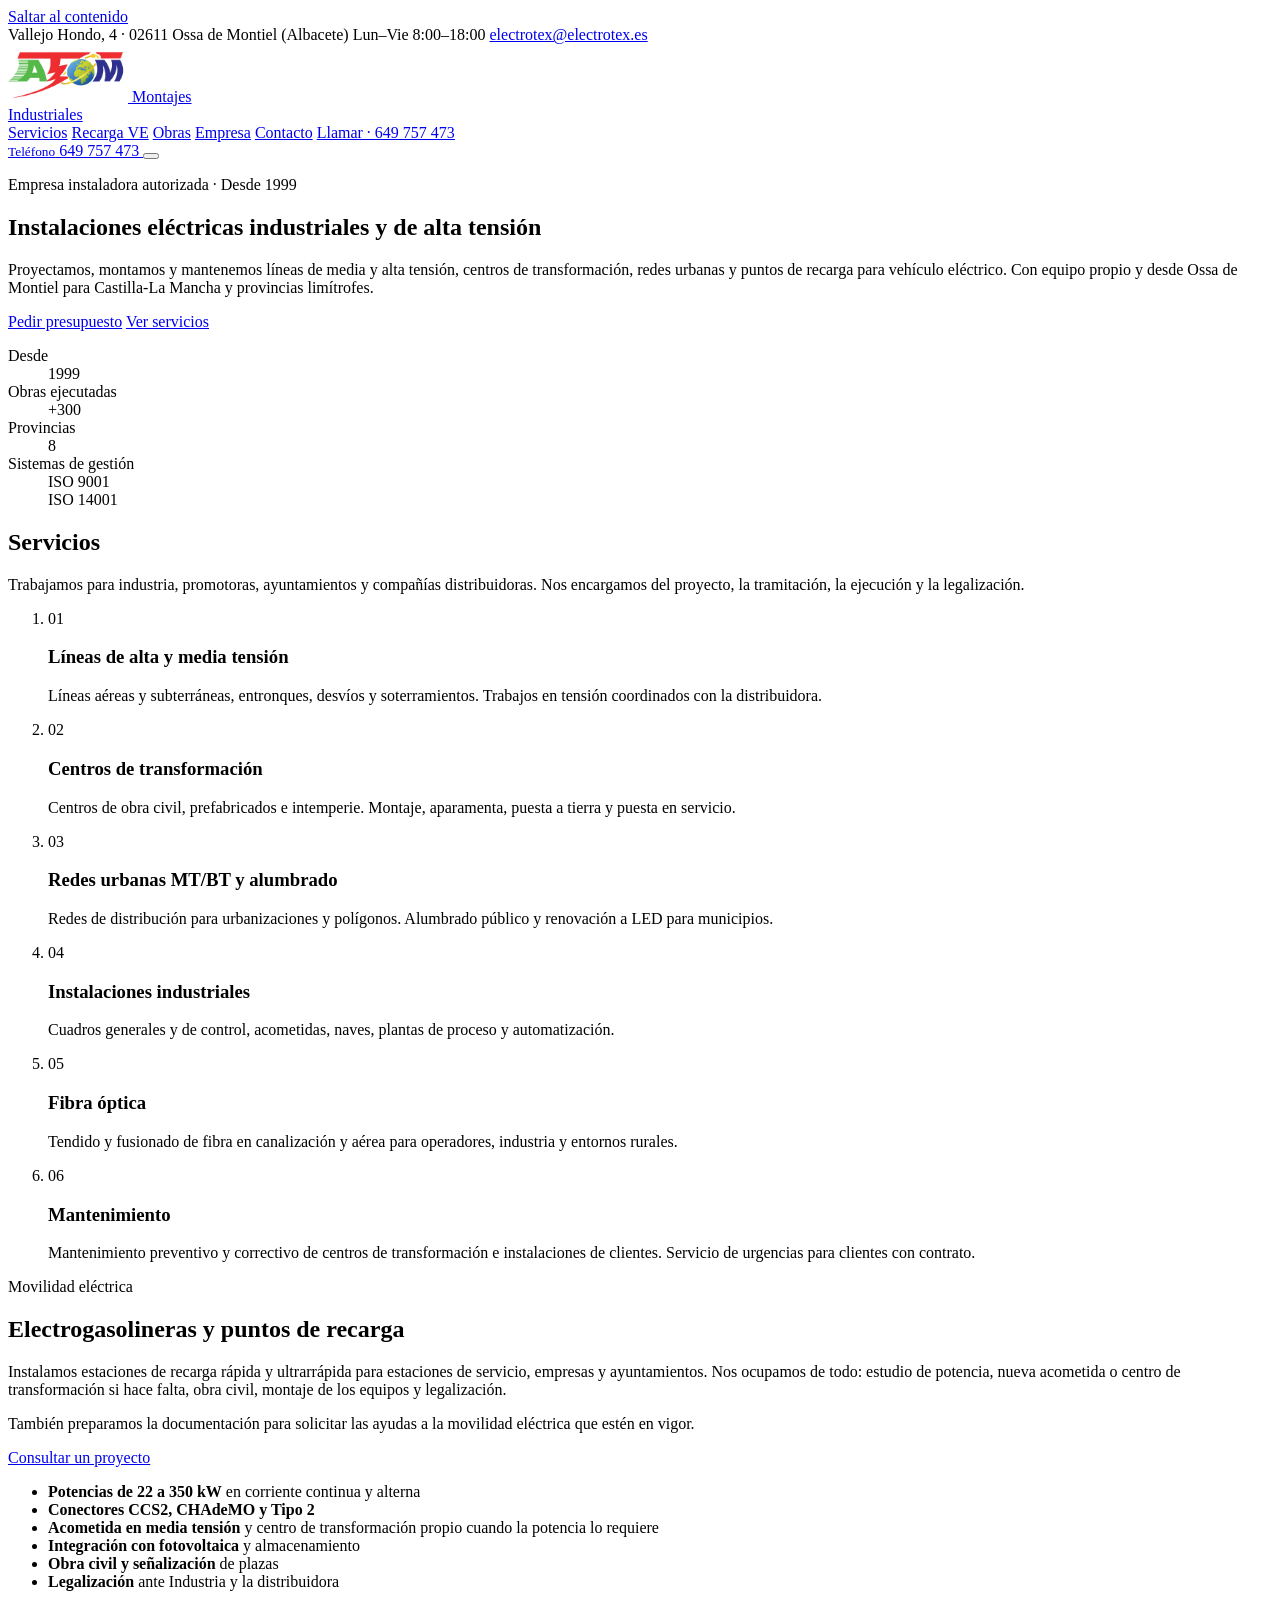
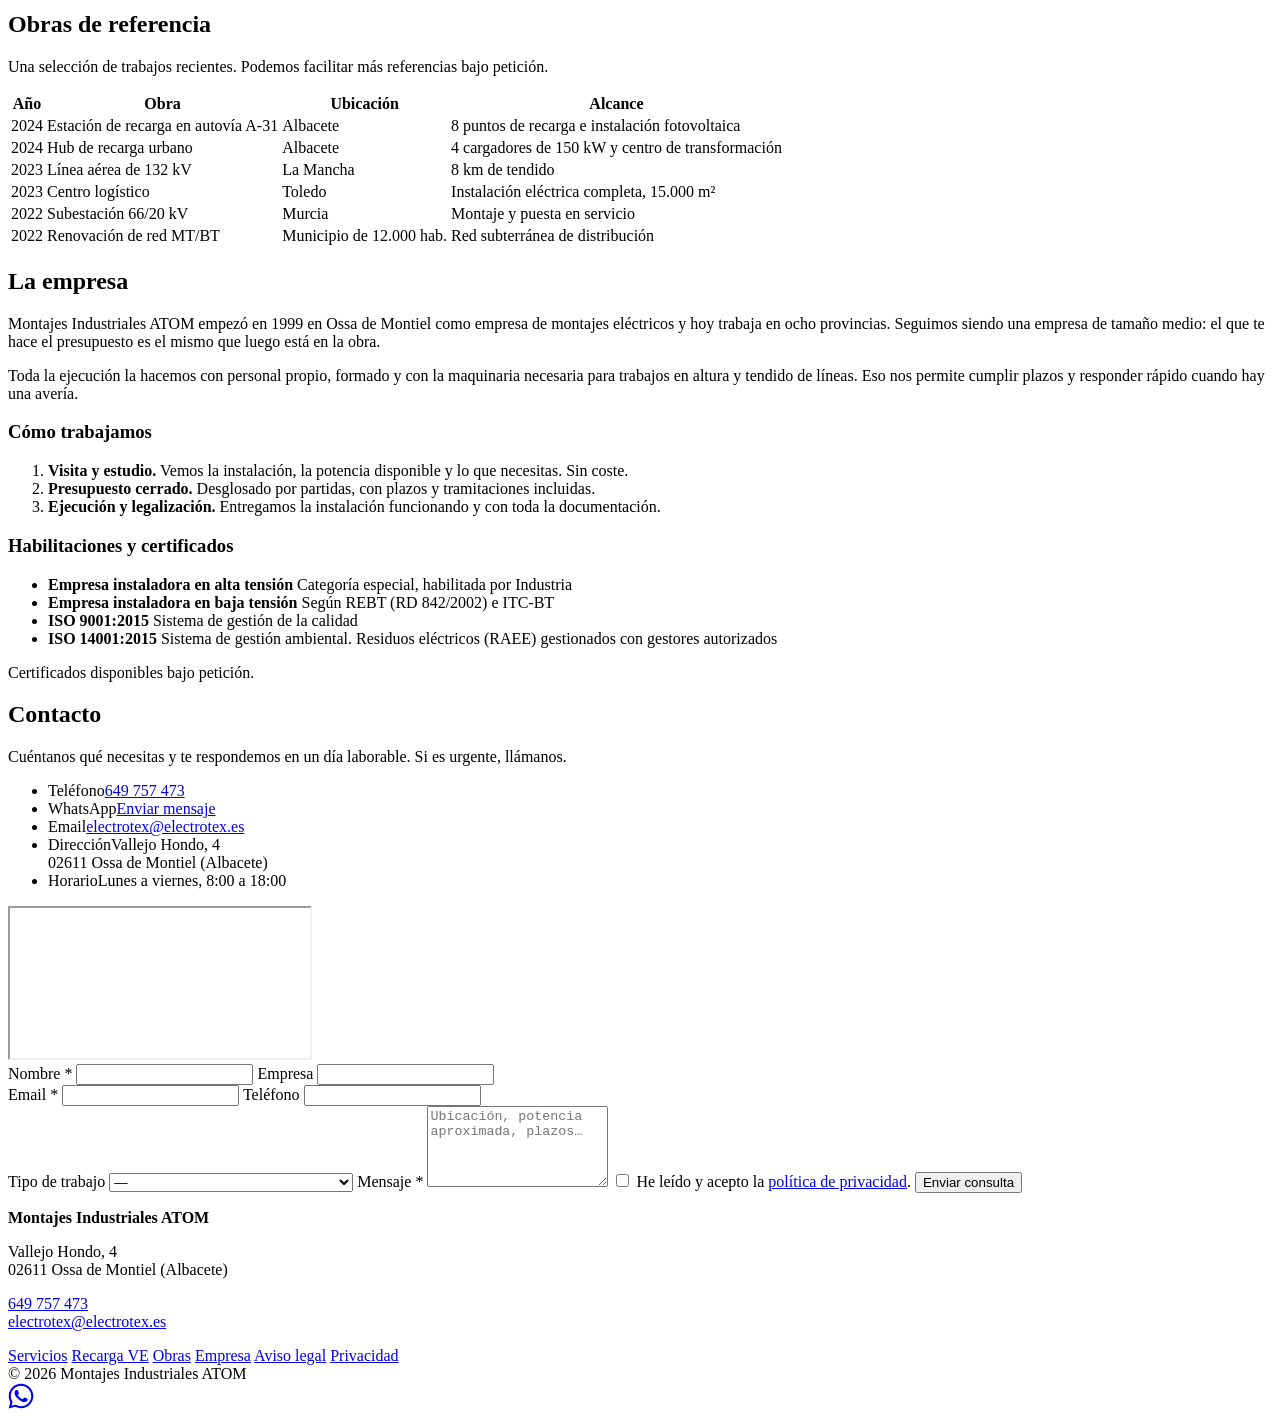
==== index.html @ 38a671e1 "Add files via upload" ====
<!DOCTYPE html>
<html lang="es">
<head>
  <meta charset="UTF-8" />
  <meta name="viewport" content="width=device-width, initial-scale=1.0" />

  <title>Montajes Industriales ATOM · Instalaciones eléctricas industriales y alta tensión</title>
  <meta name="description" content="Instalaciones eléctricas industriales, líneas de alta y media tensión, centros de transformación y electrogasolineras. Empresa instaladora autorizada en Ossa de Montiel (Albacete) desde 1999." />
  <link rel="canonical" href="https://www.atomelectricidad.es/" />

  <meta property="og:type"        content="website" />
  <meta property="og:title"       content="Montajes Industriales ATOM" />
  <meta property="og:description" content="Instalaciones eléctricas industriales, alta tensión y electrogasolineras desde 1999." />
  <meta property="og:image"       content="https://www.atomelectricidad.es/logo.png" />
  <meta property="og:url"         content="https://www.atomelectricidad.es/" />
  <meta property="og:locale"      content="es_ES" />

  <meta name="theme-color" content="#0b1f3f" />
  <link rel="icon" type="image/png" href="logo.png" />

  <link rel="preconnect" href="https://fonts.googleapis.com" />
  <link rel="preconnect" href="https://fonts.gstatic.com" crossorigin />
  <link href="https://fonts.googleapis.com/css2?family=Barlow+Condensed:wght@500;600;700&family=Barlow:wght@400;500;600&display=swap" rel="stylesheet" />

  <link rel="stylesheet" href="css/styles.css" />

  <script type="application/ld+json">
  {
    "@context": "https://schema.org",
    "@type": "ElectricalContractor",
    "name": "Montajes Industriales ATOM",
    "image": "https://www.atomelectricidad.es/logo.png",
    "telephone": "+34649757473",
    "email": "electrotex@electrotex.es",
    "url": "https://www.atomelectricidad.es",
    "address": {
      "@type": "PostalAddress",
      "streetAddress": "Vallejo Hondo, 4",
      "addressLocality": "Ossa de Montiel",
      "postalCode": "02611",
      "addressRegion": "Albacete",
      "addressCountry": "ES"
    },
    "geo": { "@type": "GeoCoordinates", "latitude": 38.5966, "longitude": -2.7338 },
    "openingHours": "Mo-Fr 08:00-18:00",
    "areaServed": ["Albacete","Ciudad Real","Murcia","Toledo","Cuenca","Guadalajara","Valencia"]
  }
  </script>
</head>

<body>

<a class="skip" href="#main">Saltar al contenido</a>

<!-- Barra superior -->
<div class="topbar">
  <div class="wrap topbar-inner">
    <span>Vallejo Hondo, 4 · 02611 Ossa de Montiel (Albacete)</span>
    <span class="topbar-right">
      <span>Lun–Vie 8:00–18:00</span>
      <a href="mailto:electrotex@electrotex.es">electrotex@electrotex.es</a>
    </span>
  </div>
</div>

<!-- Cabecera -->
<header class="header" id="header">
  <div class="wrap header-inner">
    <a href="#top" class="brand" aria-label="Montajes Industriales ATOM — inicio">
      <img src="logo.png" alt="ATOM" width="120" height="58" />
      <span class="brand-name">Montajes<br />Industriales</span>
    </a>

    <nav class="nav" id="nav" aria-label="Navegación principal">
      <a href="#servicios">Servicios</a>
      <a href="#recarga">Recarga VE</a>
      <a href="#obras">Obras</a>
      <a href="#empresa">Empresa</a>
      <a href="#contacto">Contacto</a>
      <a href="tel:+34649757473" class="nav-phone-mobile">Llamar · 649 757 473</a>
    </nav>

    <a href="tel:+34649757473" class="header-phone">
      <small>Teléfono</small>
      649 757 473
    </a>

    <button class="burger" id="burger" aria-label="Abrir menú" aria-expanded="false" aria-controls="nav">
      <span></span><span></span>
    </button>
  </div>
</header>

<main id="main">

<!-- Portada -->
<section class="hero" id="top">
  <div class="wrap hero-grid">
    <div class="hero-text">
      <p class="kicker">Empresa instaladora autorizada · Desde 1999</p>
      <h1>Instalaciones eléctricas industriales y de alta tensión</h1>
      <p class="hero-lead">
        Proyectamos, montamos y mantenemos líneas de media y alta tensión, centros de
        transformación, redes urbanas y puntos de recarga para vehículo eléctrico.
        Con equipo propio y desde Ossa de Montiel para Castilla-La Mancha y provincias limítrofes.
      </p>
      <div class="hero-actions">
        <a href="#contacto" class="btn btn-primary">Pedir presupuesto</a>
        <a href="#servicios" class="btn btn-outline-light">Ver servicios</a>
      </div>
    </div>

    <dl class="hero-facts">
      <div><dt>Desde</dt><dd>1999</dd></div>
      <div><dt>Obras ejecutadas</dt><dd>+300</dd></div>
      <div><dt>Provincias</dt><dd>8</dd></div>
      <div><dt>Sistemas de gestión</dt><dd class="dd-sm">ISO 9001<br />ISO 14001</dd></div>
    </dl>
  </div>
</section>

<!-- Servicios -->
<section class="section" id="servicios">
  <div class="wrap">
    <header class="section-head">
      <h2>Servicios</h2>
      <p>Trabajamos para industria, promotoras, ayuntamientos y compañías distribuidoras. Nos encargamos del proyecto, la tramitación, la ejecución y la legalización.</p>
    </header>

    <ol class="services">
      <li>
        <span class="num">01</span>
        <h3>Líneas de alta y media tensión</h3>
        <p>Líneas aéreas y subterráneas, entronques, desvíos y soterramientos. Trabajos en tensión coordinados con la distribuidora.</p>
      </li>
      <li>
        <span class="num">02</span>
        <h3>Centros de transformación</h3>
        <p>Centros de obra civil, prefabricados e intemperie. Montaje, aparamenta, puesta a tierra y puesta en servicio.</p>
      </li>
      <li>
        <span class="num">03</span>
        <h3>Redes urbanas MT/BT y alumbrado</h3>
        <p>Redes de distribución para urbanizaciones y polígonos. Alumbrado público y renovación a LED para municipios.</p>
      </li>
      <li>
        <span class="num">04</span>
        <h3>Instalaciones industriales</h3>
        <p>Cuadros generales y de control, acometidas, naves, plantas de proceso y automatización.</p>
      </li>
      <li>
        <span class="num">05</span>
        <h3>Fibra óptica</h3>
        <p>Tendido y fusionado de fibra en canalización y aérea para operadores, industria y entornos rurales.</p>
      </li>
      <li>
        <span class="num">06</span>
        <h3>Mantenimiento</h3>
        <p>Mantenimiento preventivo y correctivo de centros de transformación e instalaciones de clientes. Servicio de urgencias para clientes con contrato.</p>
      </li>
    </ol>
  </div>
</section>

<!-- Recarga -->
<section class="section section-dark" id="recarga">
  <div class="wrap split">
    <div>
      <p class="kicker kicker-light">Movilidad eléctrica</p>
      <h2>Electrogasolineras y puntos de recarga</h2>
      <p class="lead-light">
        Instalamos estaciones de recarga rápida y ultrarrápida para estaciones de servicio,
        empresas y ayuntamientos. Nos ocupamos de todo: estudio de potencia, nueva acometida
        o centro de transformación si hace falta, obra civil, montaje de los equipos y legalización.
      </p>
      <p class="lead-light">
        También preparamos la documentación para solicitar las ayudas a la movilidad eléctrica que estén en vigor.
      </p>
      <a href="#contacto" class="btn btn-primary">Consultar un proyecto</a>
    </div>

    <ul class="checklist">
      <li><strong>Potencias de 22 a 350 kW</strong> en corriente continua y alterna</li>
      <li><strong>Conectores CCS2, CHAdeMO y Tipo 2</strong></li>
      <li><strong>Acometida en media tensión</strong> y centro de transformación propio cuando la potencia lo requiere</li>
      <li><strong>Integración con fotovoltaica</strong> y almacenamiento</li>
      <li><strong>Obra civil y señalización</strong> de plazas</li>
      <li><strong>Legalización</strong> ante Industria y la distribuidora</li>
    </ul>
  </div>
</section>

<!-- Obras -->
<section class="section" id="obras">
  <div class="wrap">
    <header class="section-head">
      <h2>Obras de referencia</h2>
      <p>Una selección de trabajos recientes. Podemos facilitar más referencias bajo petición.</p>
    </header>

    <div class="table-wrap">
      <table class="works">
        <thead>
          <tr><th>Año</th><th>Obra</th><th>Ubicación</th><th>Alcance</th></tr>
        </thead>
        <tbody>
          <tr><td>2024</td><td>Estación de recarga en autovía A-31</td><td>Albacete</td><td>8 puntos de recarga e instalación fotovoltaica</td></tr>
          <tr><td>2024</td><td>Hub de recarga urbano</td><td>Albacete</td><td>4 cargadores de 150 kW y centro de transformación</td></tr>
          <tr><td>2023</td><td>Línea aérea de 132 kV</td><td>La Mancha</td><td>8 km de tendido</td></tr>
          <tr><td>2023</td><td>Centro logístico</td><td>Toledo</td><td>Instalación eléctrica completa, 15.000 m²</td></tr>
          <tr><td>2022</td><td>Subestación 66/20 kV</td><td>Murcia</td><td>Montaje y puesta en servicio</td></tr>
          <tr><td>2022</td><td>Renovación de red MT/BT</td><td>Municipio de 12.000 hab.</td><td>Red subterránea de distribución</td></tr>
        </tbody>
      </table>
    </div>
  </div>
</section>

<!-- Empresa -->
<section class="section section-alt" id="empresa">
  <div class="wrap split">
    <div>
      <h2>La empresa</h2>
      <p>
        Montajes Industriales ATOM empezó en 1999 en Ossa de Montiel como empresa de montajes eléctricos
        y hoy trabaja en ocho provincias. Seguimos siendo una empresa de tamaño medio: el que te hace el
        presupuesto es el mismo que luego está en la obra.
      </p>
      <p>
        Toda la ejecución la hacemos con personal propio, formado y con la maquinaria necesaria para
        trabajos en altura y tendido de líneas. Eso nos permite cumplir plazos y responder rápido
        cuando hay una avería.
      </p>

      <h3 class="h-small">Cómo trabajamos</h3>
      <ol class="steps">
        <li><strong>Visita y estudio.</strong> Vemos la instalación, la potencia disponible y lo que necesitas. Sin coste.</li>
        <li><strong>Presupuesto cerrado.</strong> Desglosado por partidas, con plazos y tramitaciones incluidas.</li>
        <li><strong>Ejecución y legalización.</strong> Entregamos la instalación funcionando y con toda la documentación.</li>
      </ol>
    </div>

    <aside class="credentials" aria-label="Habilitaciones y certificados">
      <h3 class="h-small">Habilitaciones y certificados</h3>
      <ul>
        <li>
          <strong>Empresa instaladora en alta tensión</strong>
          <span>Categoría especial, habilitada por Industria</span>
        </li>
        <li>
          <strong>Empresa instaladora en baja tensión</strong>
          <span>Según REBT (RD 842/2002) e ITC-BT</span>
        </li>
        <li>
          <strong>ISO 9001:2015</strong>
          <span>Sistema de gestión de la calidad</span>
        </li>
        <li>
          <strong>ISO 14001:2015</strong>
          <span>Sistema de gestión ambiental. Residuos eléctricos (RAEE) gestionados con gestores autorizados</span>
        </li>
      </ul>
      <p class="note">Certificados disponibles bajo petición.</p>
    </aside>
  </div>
</section>

<!-- Contacto -->
<section class="section" id="contacto">
  <div class="wrap contact-grid">
    <div>
      <h2>Contacto</h2>
      <p>Cuéntanos qué necesitas y te respondemos en un día laborable. Si es urgente, llámanos.</p>

      <ul class="contact-list">
        <li><span>Teléfono</span><a href="tel:+34649757473">649 757 473</a></li>
        <li><span>WhatsApp</span><a href="https://wa.me/34649757473" target="_blank" rel="noopener">Enviar mensaje</a></li>
        <li><span>Email</span><a href="mailto:electrotex@electrotex.es">electrotex@electrotex.es</a></li>
        <li><span>Dirección</span>Vallejo Hondo, 4<br />02611 Ossa de Montiel (Albacete)</li>
        <li><span>Horario</span>Lunes a viernes, 8:00 a 18:00</li>
      </ul>

      <div class="map">
        <iframe
          src="https://maps.google.com/maps?q=Vallejo+Hondo+4,+Ossa+de+Montiel,+Albacete&output=embed&z=14"
          loading="lazy"
          referrerpolicy="no-referrer-when-downgrade"
          title="Mapa: Vallejo Hondo 4, Ossa de Montiel"></iframe>
      </div>
    </div>

    <form id="contact-form" class="form" novalidate>
      <div class="form-row">
        <label>Nombre *
          <input name="nombre" type="text" required autocomplete="name" />
        </label>
        <label>Empresa
          <input name="empresa" type="text" autocomplete="organization" />
        </label>
      </div>
      <div class="form-row">
        <label>Email *
          <input name="email" type="email" required autocomplete="email" />
        </label>
        <label>Teléfono
          <input name="telefono" type="tel" autocomplete="tel" />
        </label>
      </div>
      <label>Tipo de trabajo
        <select name="servicio">
          <option value="">—</option>
          <option>Línea de alta / media tensión</option>
          <option>Centro de transformación</option>
          <option>Red urbana o alumbrado</option>
          <option>Instalación industrial</option>
          <option>Puntos de recarga / electrogasolinera</option>
          <option>Fibra óptica</option>
          <option>Mantenimiento</option>
          <option>Otro</option>
        </select>
      </label>
      <label>Mensaje *
        <textarea name="mensaje" rows="5" required placeholder="Ubicación, potencia aproximada, plazos…"></textarea>
      </label>
      <label class="check">
        <input type="checkbox" name="gdpr" id="gdpr" required />
        <span>He leído y acepto la <a href="/politica-privacidad" target="_blank" rel="noopener">política de privacidad</a>.</span>
      </label>
      <button type="submit" class="btn btn-primary">Enviar consulta</button>
      <p class="form-status" id="form-status" role="status" aria-live="polite"></p>
    </form>
  </div>
</section>

</main>

<footer class="footer">
  <div class="wrap footer-grid">
    <div>
      <strong class="footer-name">Montajes Industriales ATOM</strong>
      <p>Vallejo Hondo, 4<br />02611 Ossa de Montiel (Albacete)</p>
    </div>
    <div>
      <p><a href="tel:+34649757473">649 757 473</a><br /><a href="mailto:electrotex@electrotex.es">electrotex@electrotex.es</a></p>
    </div>
    <nav class="footer-nav" aria-label="Pie de página">
      <a href="#servicios">Servicios</a>
      <a href="#recarga">Recarga VE</a>
      <a href="#obras">Obras</a>
      <a href="#empresa">Empresa</a>
      <a href="/aviso-legal">Aviso legal</a>
      <a href="/politica-privacidad">Privacidad</a>
    </nav>
  </div>
  <div class="wrap footer-bottom">
    © <span id="year">2026</span> Montajes Industriales ATOM
  </div>
</footer>

<a class="wa-float" href="https://wa.me/34649757473" target="_blank" rel="noopener" aria-label="Escribir por WhatsApp">
  <svg viewBox="0 0 24 24" width="26" height="26" aria-hidden="true"><path fill="currentColor" d="M17.47 14.38c-.3-.15-1.75-.86-2.02-.96-.27-.1-.47-.15-.67.15-.2.3-.77.96-.94 1.16-.17.2-.35.22-.64.07-.3-.15-1.25-.46-2.38-1.47-.88-.79-1.47-1.76-1.65-2.06-.17-.3-.02-.46.13-.6.13-.14.3-.35.45-.52.15-.17.2-.3.3-.5.1-.2.05-.37-.03-.52-.07-.15-.67-1.61-.92-2.2-.24-.58-.49-.5-.67-.51h-.57c-.2 0-.52.07-.79.37-.27.3-1.04 1.02-1.04 2.48 0 1.46 1.07 2.88 1.21 3.07.15.2 2.1 3.2 5.08 4.49.71.31 1.26.49 1.69.63.71.22 1.36.19 1.87.12.57-.09 1.75-.72 2-1.41.25-.69.25-1.29.17-1.41-.07-.12-.27-.2-.57-.35zM12.04 21.5h-.01a9.4 9.4 0 0 1-4.8-1.32l-.34-.2-3.57.94.95-3.48-.22-.36a9.4 9.4 0 0 1-1.44-5.02c0-5.2 4.23-9.43 9.44-9.43a9.38 9.38 0 0 1 9.43 9.44c0 5.2-4.24 9.43-9.44 9.43zm8.03-17.46A11.27 11.27 0 0 0 12.04.72C5.79.72.7 5.8.7 12.06c0 2 .52 3.95 1.52 5.66L.6 23.6l6.02-1.58a11.32 11.32 0 0 0 5.42 1.38h.01c6.25 0 11.34-5.09 11.34-11.34 0-3.03-1.18-5.88-3.32-8.02z"/></svg>
</a>

<script src="js/main.js" defer></script>
</body>
</html>
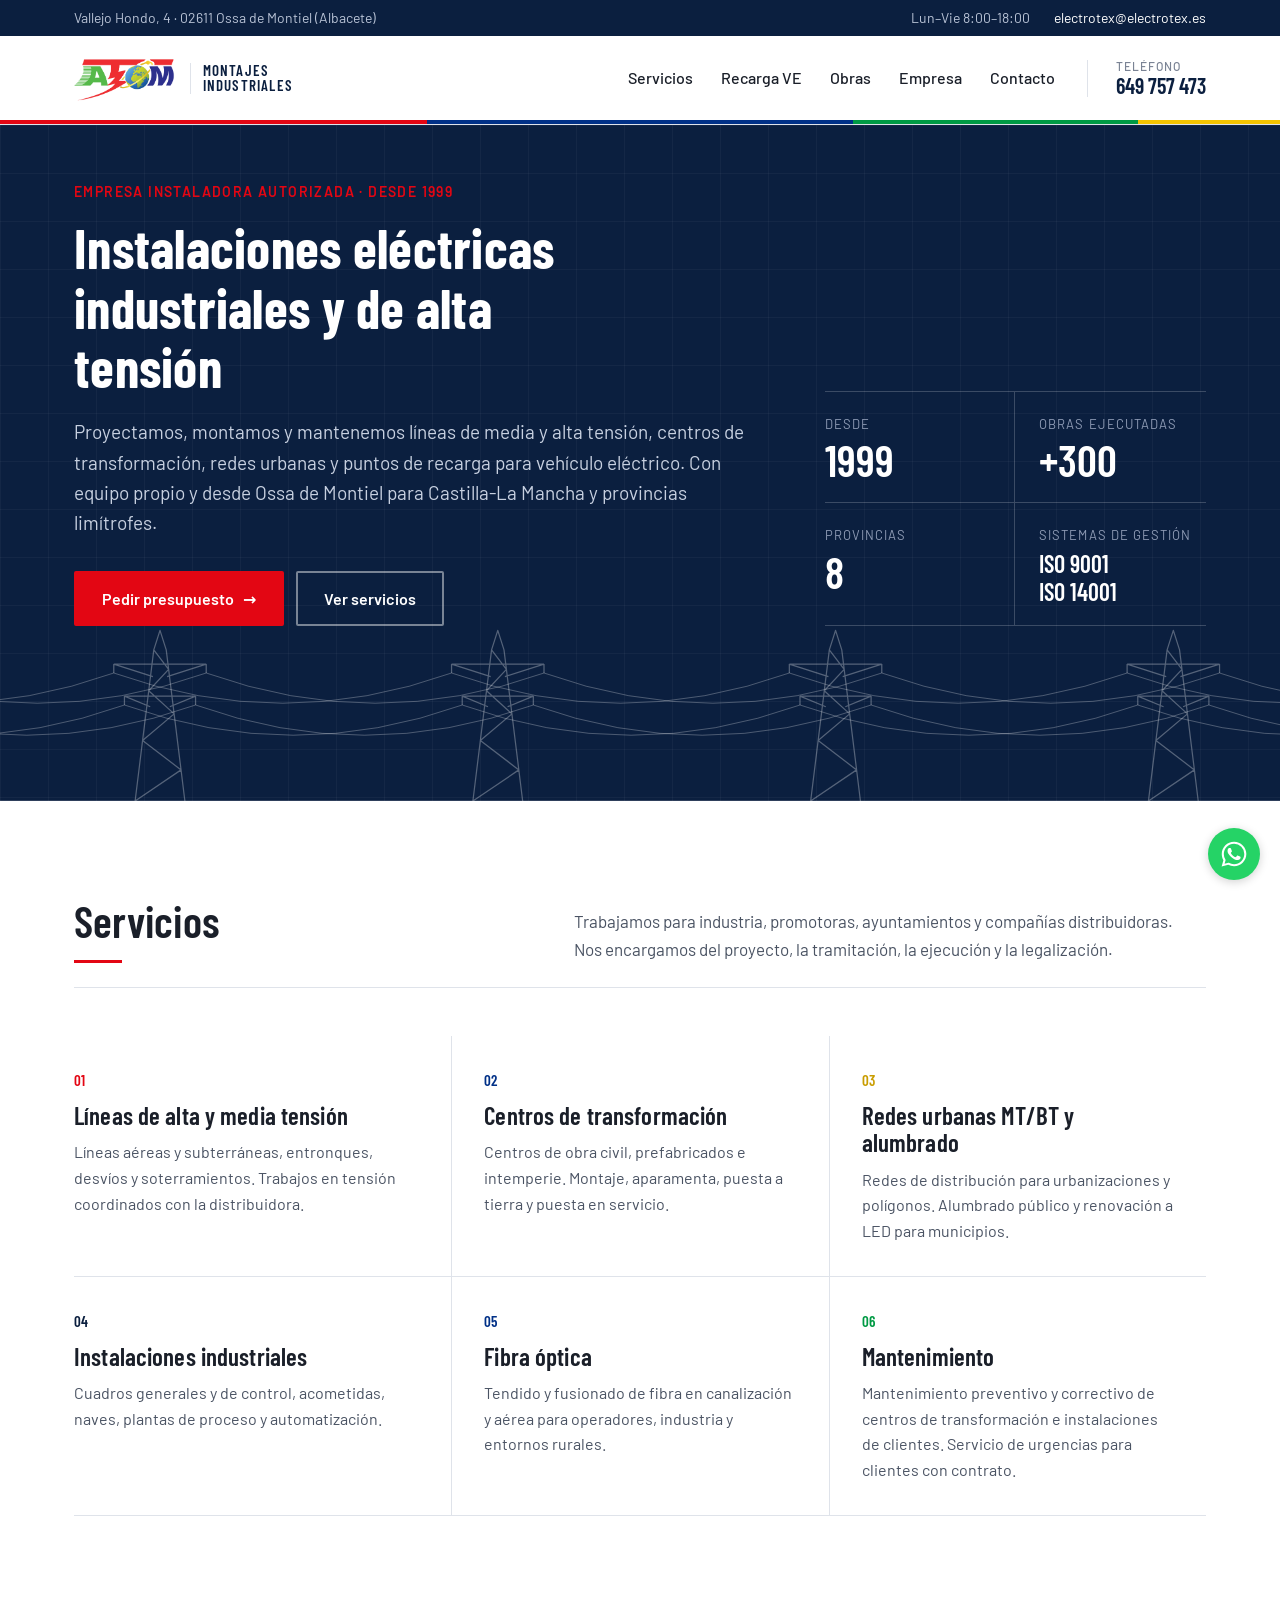
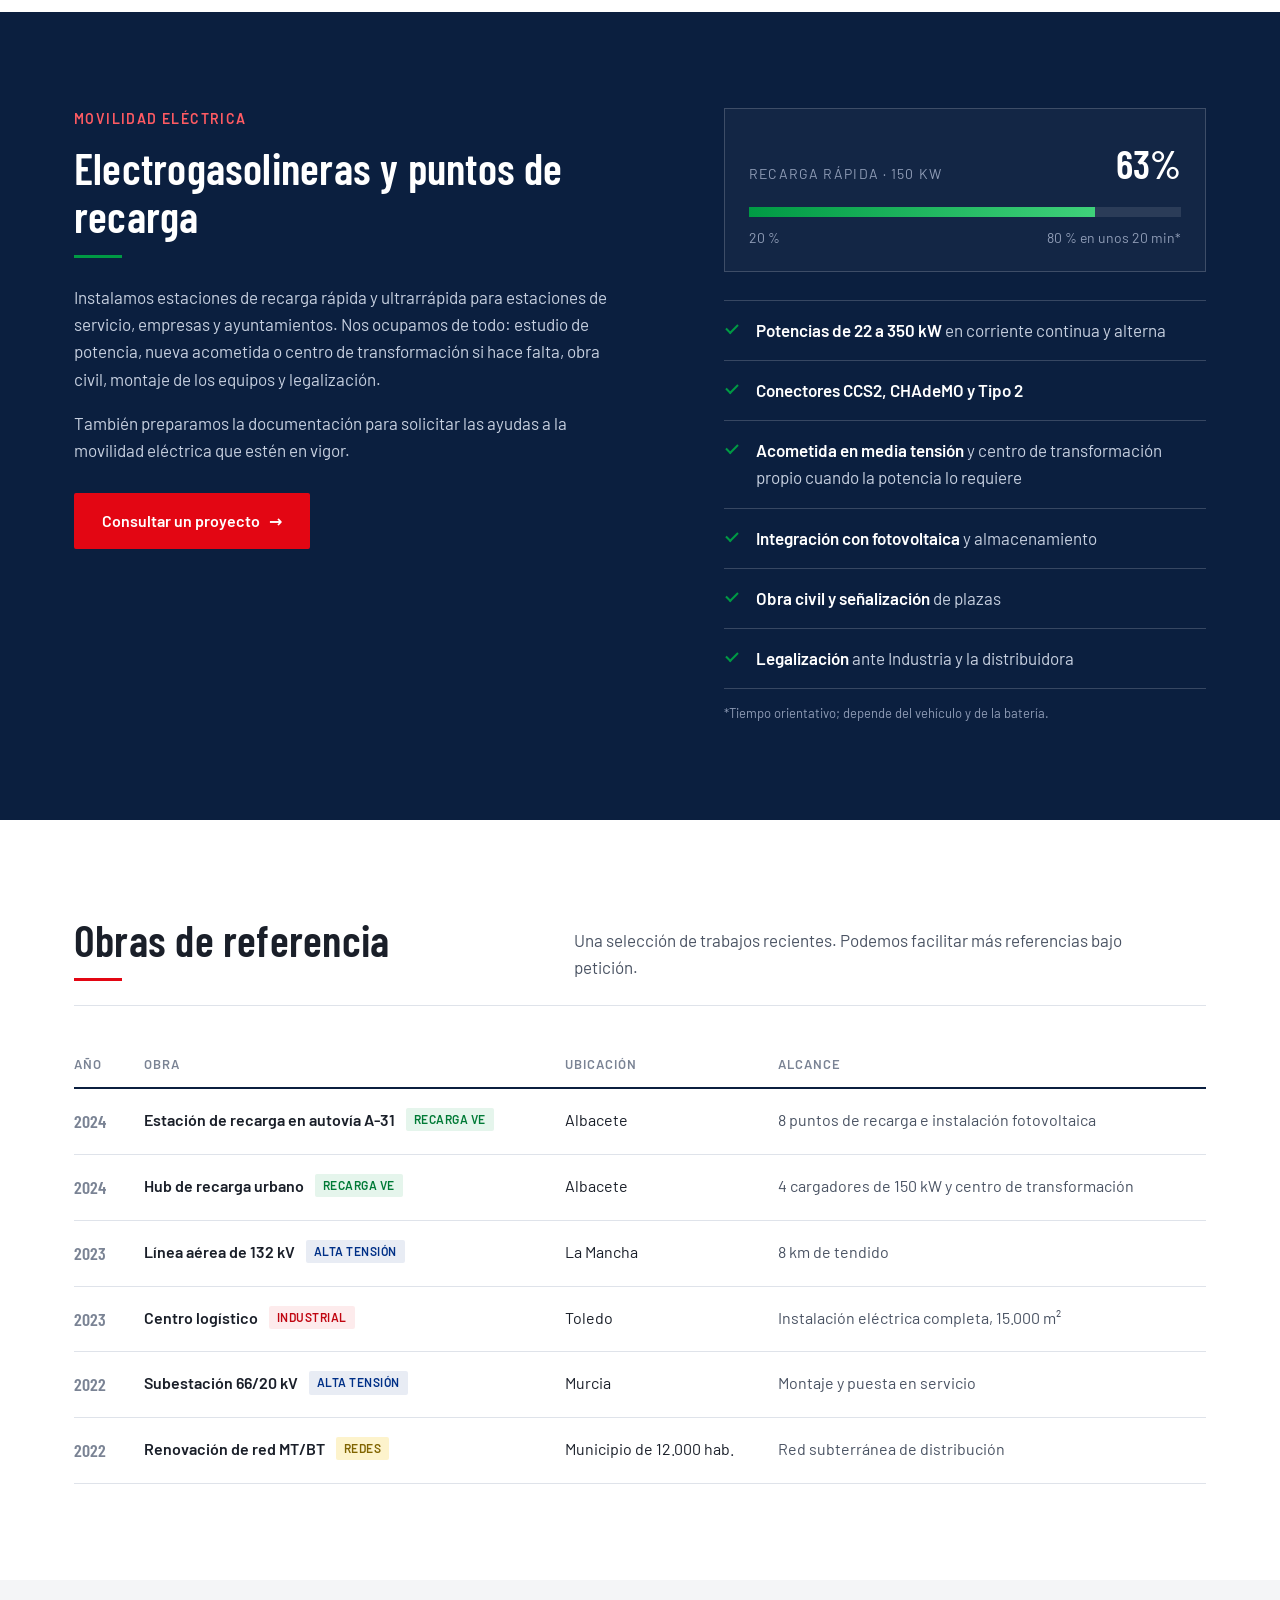
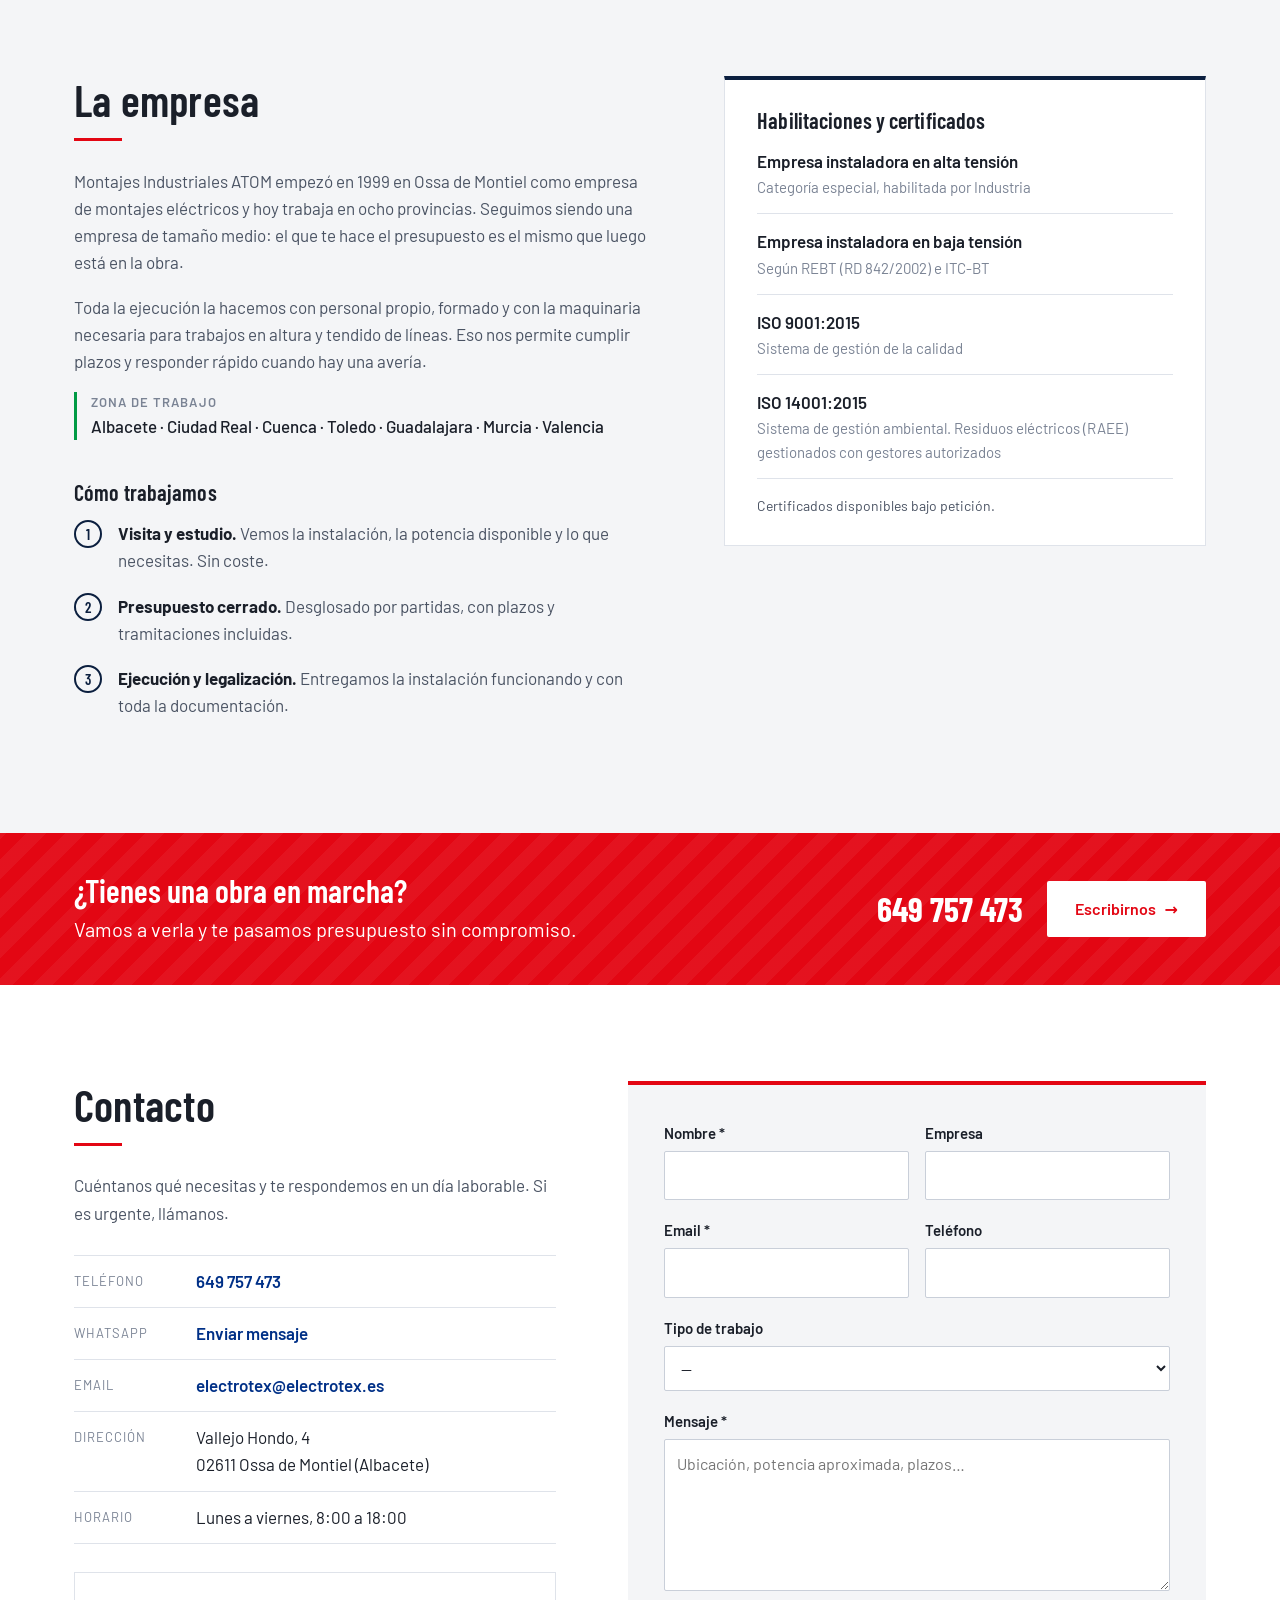
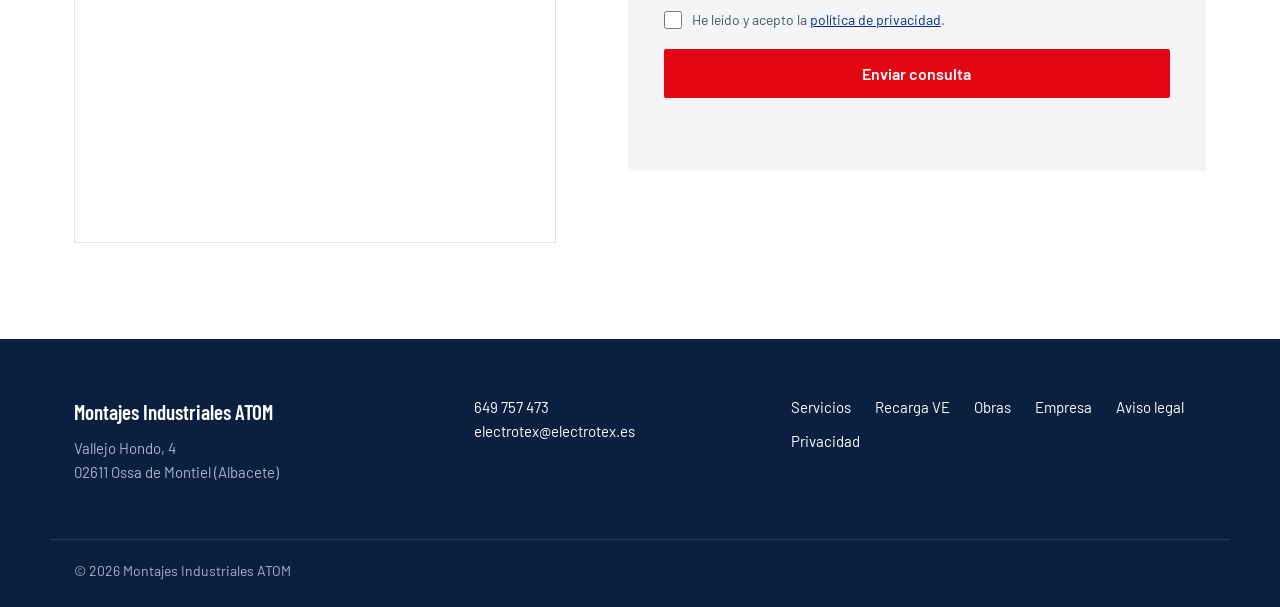
==== commit 5fbf7fa0: "Rediseño con animaciones: línea eléctrica, colores del logo, contadores" ====
--- a/index.html
+++ b/index.html
@@ -89,12 +89,14 @@
       <span></span><span></span>
     </button>
   </div>
+  <div class="brand-stripe" aria-hidden="true"><span></span><span></span><span></span><span></span></div>
 </header>
 
 <main id="main">
 
 <!-- Portada -->
 <section class="hero" id="top">
+  <div class="hero-line" id="hero-line" aria-hidden="true"></div>
   <div class="wrap hero-grid">
     <div class="hero-text">
       <p class="kicker">Empresa instaladora autorizada · Desde 1999</p>
@@ -105,15 +107,15 @@
         Con equipo propio y desde Ossa de Montiel para Castilla-La Mancha y provincias limítrofes.
       </p>
       <div class="hero-actions">
-        <a href="#contacto" class="btn btn-primary">Pedir presupuesto</a>
+        <a href="#contacto" class="btn btn-primary">Pedir presupuesto <span class="arr" aria-hidden="true">→</span></a>
         <a href="#servicios" class="btn btn-outline-light">Ver servicios</a>
       </div>
     </div>
 
     <dl class="hero-facts">
       <div><dt>Desde</dt><dd>1999</dd></div>
-      <div><dt>Obras ejecutadas</dt><dd>+300</dd></div>
-      <div><dt>Provincias</dt><dd>8</dd></div>
+      <div><dt>Obras ejecutadas</dt><dd>+<span data-count="300">300</span></dd></div>
+      <div><dt>Provincias</dt><dd><span data-count="8">8</span></dd></div>
       <div><dt>Sistemas de gestión</dt><dd class="dd-sm">ISO 9001<br />ISO 14001</dd></div>
     </dl>
   </div>
@@ -128,32 +130,32 @@
     </header>
 
     <ol class="services">
-      <li>
+      <li style="--c:var(--red)">
         <span class="num">01</span>
         <h3>Líneas de alta y media tensión</h3>
         <p>Líneas aéreas y subterráneas, entronques, desvíos y soterramientos. Trabajos en tensión coordinados con la distribuidora.</p>
       </li>
-      <li>
+      <li style="--c:var(--blue)">
         <span class="num">02</span>
         <h3>Centros de transformación</h3>
         <p>Centros de obra civil, prefabricados e intemperie. Montaje, aparamenta, puesta a tierra y puesta en servicio.</p>
       </li>
-      <li>
+      <li style="--c:var(--gold)">
         <span class="num">03</span>
         <h3>Redes urbanas MT/BT y alumbrado</h3>
         <p>Redes de distribución para urbanizaciones y polígonos. Alumbrado público y renovación a LED para municipios.</p>
       </li>
-      <li>
+      <li style="--c:var(--navy)">
         <span class="num">04</span>
         <h3>Instalaciones industriales</h3>
         <p>Cuadros generales y de control, acometidas, naves, plantas de proceso y automatización.</p>
       </li>
-      <li>
+      <li style="--c:var(--blue)">
         <span class="num">05</span>
         <h3>Fibra óptica</h3>
         <p>Tendido y fusionado de fibra en canalización y aérea para operadores, industria y entornos rurales.</p>
       </li>
-      <li>
+      <li style="--c:var(--green)">
         <span class="num">06</span>
         <h3>Mantenimiento</h3>
         <p>Mantenimiento preventivo y correctivo de centros de transformación e instalaciones de clientes. Servicio de urgencias para clientes con contrato.</p>
@@ -176,9 +178,20 @@
       <p class="lead-light">
         También preparamos la documentación para solicitar las ayudas a la movilidad eléctrica que estén en vigor.
       </p>
-      <a href="#contacto" class="btn btn-primary">Consultar un proyecto</a>
-    </div>
-
+      <a href="#contacto" class="btn btn-primary">Consultar un proyecto <span class="arr" aria-hidden="true">→</span></a>
+    </div>
+
+    <div>
+    <div class="charge" id="charge">
+      <div class="charge-top">
+        <span>Recarga rápida · 150 kW</span>
+        <span class="charge-pct"><span id="charge-pct">20</span>%</span>
+      </div>
+      <div class="charge-bar"><div class="charge-fill"></div></div>
+      <div class="charge-foot">
+        <span>20 %</span><span>80 % en unos 20 min*</span>
+      </div>
+    </div>
     <ul class="checklist">
       <li><strong>Potencias de 22 a 350 kW</strong> en corriente continua y alterna</li>
       <li><strong>Conectores CCS2, CHAdeMO y Tipo 2</strong></li>
@@ -187,6 +200,8 @@
       <li><strong>Obra civil y señalización</strong> de plazas</li>
       <li><strong>Legalización</strong> ante Industria y la distribuidora</li>
     </ul>
+    <p class="fineprint">*Tiempo orientativo; depende del vehículo y de la batería.</p>
+    </div>
   </div>
 </section>
 
@@ -204,12 +219,12 @@
           <tr><th>Año</th><th>Obra</th><th>Ubicación</th><th>Alcance</th></tr>
         </thead>
         <tbody>
-          <tr><td>2024</td><td>Estación de recarga en autovía A-31</td><td>Albacete</td><td>8 puntos de recarga e instalación fotovoltaica</td></tr>
-          <tr><td>2024</td><td>Hub de recarga urbano</td><td>Albacete</td><td>4 cargadores de 150 kW y centro de transformación</td></tr>
-          <tr><td>2023</td><td>Línea aérea de 132 kV</td><td>La Mancha</td><td>8 km de tendido</td></tr>
-          <tr><td>2023</td><td>Centro logístico</td><td>Toledo</td><td>Instalación eléctrica completa, 15.000 m²</td></tr>
-          <tr><td>2022</td><td>Subestación 66/20 kV</td><td>Murcia</td><td>Montaje y puesta en servicio</td></tr>
-          <tr><td>2022</td><td>Renovación de red MT/BT</td><td>Municipio de 12.000 hab.</td><td>Red subterránea de distribución</td></tr>
+          <tr><td>2024</td><td>Estación de recarga en autovía A-31 <span class="tag tag-ve">Recarga VE</span></td><td>Albacete</td><td>8 puntos de recarga e instalación fotovoltaica</td></tr>
+          <tr><td>2024</td><td>Hub de recarga urbano <span class="tag tag-ve">Recarga VE</span></td><td>Albacete</td><td>4 cargadores de 150 kW y centro de transformación</td></tr>
+          <tr><td>2023</td><td>Línea aérea de 132 kV <span class="tag tag-at">Alta tensión</span></td><td>La Mancha</td><td>8 km de tendido</td></tr>
+          <tr><td>2023</td><td>Centro logístico <span class="tag tag-ind">Industrial</span></td><td>Toledo</td><td>Instalación eléctrica completa, 15.000 m²</td></tr>
+          <tr><td>2022</td><td>Subestación 66/20 kV <span class="tag tag-at">Alta tensión</span></td><td>Murcia</td><td>Montaje y puesta en servicio</td></tr>
+          <tr><td>2022</td><td>Renovación de red MT/BT <span class="tag tag-red">Redes</span></td><td>Municipio de 12.000 hab.</td><td>Red subterránea de distribución</td></tr>
         </tbody>
       </table>
     </div>
@@ -231,6 +246,8 @@
         trabajos en altura y tendido de líneas. Eso nos permite cumplir plazos y responder rápido
         cuando hay una avería.
       </p>
+
+      <p class="zones"><span>Zona de trabajo</span> Albacete · Ciudad Real · Cuenca · Toledo · Guadalajara · Murcia · Valencia</p>
 
       <h3 class="h-small">Cómo trabajamos</h3>
       <ol class="steps">
@@ -262,6 +279,17 @@
       </ul>
       <p class="note">Certificados disponibles bajo petición.</p>
     </aside>
+  </div>
+</section>
+
+<!-- Llamada a la acción -->
+<section class="cta-band">
+  <div class="wrap cta-inner">
+    <p class="cta-text"><strong>¿Tienes una obra en marcha?</strong> Vamos a verla y te pasamos presupuesto sin compromiso.</p>
+    <div class="cta-actions">
+      <a href="tel:+34649757473" class="cta-phone">649 757 473</a>
+      <a href="#contacto" class="btn btn-light">Escribirnos <span class="arr" aria-hidden="true">→</span></a>
+    </div>
   </div>
 </section>
 
--- a/css/styles.css
+++ b/css/styles.css
@@ -0,0 +1,438 @@
+/* Montajes Industriales ATOM — hoja de estilos */
+
+:root {
+  --navy:      #0b1f3f;
+  --navy-2:    #132b52;
+  --blue:      #003087;
+  --red:       #E30613;
+  --red-dark:  #c00510;
+  --green:     #009A44;
+  --gold:      #F5C400;
+  --gold-dark: #c99d00;
+
+  --ink:       #1a1f29;
+  --ink-2:     #4a5363;
+  --ink-3:     #7a8394;
+  --line:      #dfe3ea;
+  --paper:     #ffffff;
+  --paper-2:   #f4f5f7;
+
+  --head: 'Barlow Condensed', 'Arial Narrow', sans-serif;
+  --body: 'Barlow', system-ui, -apple-system, 'Segoe UI', sans-serif;
+
+  --wrap: 1180px;
+  --header-h: 84px;
+}
+
+*, *::before, *::after { box-sizing: border-box; }
+html { scroll-behavior: smooth; scroll-padding-top: var(--header-h); -webkit-text-size-adjust: 100%; }
+body {
+  margin: 0;
+  font-family: var(--body);
+  font-size: 17px;
+  line-height: 1.6;
+  color: var(--ink);
+  background: var(--paper);
+  -webkit-font-smoothing: antialiased;
+}
+img { max-width: 100%; height: auto; display: block; }
+a { color: var(--blue); }
+a:hover { color: var(--red); }
+h1, h2, h3 { font-family: var(--head); font-weight: 600; line-height: 1.1; margin: 0 0 .6em; letter-spacing: .005em; }
+h2 { font-size: clamp(2rem, 3.6vw, 2.75rem); }
+p { margin: 0 0 1em; }
+
+.wrap { max-width: var(--wrap); margin: 0 auto; padding: 0 24px; }
+@media (max-width: 600px) { .wrap { padding: 0 16px; } }
+
+.skip { position: absolute; left: -9999px; }
+.skip:focus { left: 16px; top: 16px; z-index: 100; background: #fff; padding: 8px 12px; }
+
+:focus-visible { outline: 2px solid var(--red); outline-offset: 2px; }
+
+/* ── Barra superior ─────────────────────────────── */
+.topbar { background: var(--navy); color: #b9c3d6; font-size: 14px; }
+.topbar-inner { display: flex; justify-content: space-between; gap: 16px; padding-top: 7px; padding-bottom: 7px; }
+.topbar-right { display: flex; gap: 24px; }
+.topbar a { color: #fff; text-decoration: none; }
+.topbar a:hover { text-decoration: underline; }
+@media (max-width: 760px) { .topbar { display: none; } }
+
+/* ── Cabecera ───────────────────────────────────── */
+.header {
+  position: sticky; top: 0; z-index: 50;
+  background: #fff;
+  border-bottom: 1px solid var(--line);
+}
+.header { transition: transform .3s ease, box-shadow .3s ease; }
+.header.is-scrolled { box-shadow: 0 1px 12px rgba(11,31,63,.08); }
+.header.is-hidden { transform: translateY(-100%); }
+.header-inner { display: flex; align-items: center; gap: 32px; height: var(--header-h); }
+
+.brand { display: flex; align-items: center; gap: 12px; text-decoration: none; color: var(--navy); flex-shrink: 0; }
+.brand img { height: 52px; width: auto; }
+.brand-name {
+  font-family: var(--head); font-weight: 600; font-size: 15px; line-height: 1.05;
+  text-transform: uppercase; letter-spacing: .08em;
+  border-left: 1px solid var(--line); padding-left: 12px;
+}
+
+.nav { display: flex; gap: 28px; margin-left: auto; }
+.nav a {
+  font-weight: 500; font-size: 16px; color: var(--ink); text-decoration: none;
+  padding: 6px 0; border-bottom: 2px solid transparent;
+}
+.nav a:hover { color: var(--ink); border-bottom-color: var(--red); }
+.nav-phone-mobile { display: none; }
+
+.header-phone {
+  display: flex; flex-direction: column; text-decoration: none;
+  font-family: var(--head); font-weight: 600; font-size: 22px; color: var(--navy); line-height: 1.1;
+  padding-left: 28px; border-left: 1px solid var(--line);
+}
+.header-phone small { font-family: var(--body); font-weight: 500; font-size: 12px; color: var(--ink-3); text-transform: uppercase; letter-spacing: .08em; }
+.header-phone:hover { color: var(--red); }
+
+.burger { display: none; margin-left: auto; width: 44px; height: 44px; border: 0; background: none; cursor: pointer; position: relative; }
+.burger span { position: absolute; left: 10px; right: 10px; height: 2px; background: var(--navy); transition: transform .2s; }
+.burger span:first-child { top: 17px; }
+.burger span:last-child  { top: 25px; }
+.burger[aria-expanded="true"] span:first-child { transform: translateY(4px) rotate(45deg); }
+.burger[aria-expanded="true"] span:last-child  { transform: translateY(-4px) rotate(-45deg); }
+
+@media (max-width: 1000px) {
+  .header-phone { display: none; }
+}
+@media (max-width: 860px) {
+  :root { --header-h: 68px; }
+  .brand img { height: 42px; }
+  .burger { display: block; }
+  .nav {
+    position: fixed; inset: var(--header-h) 0 auto 0;
+    flex-direction: column; gap: 0;
+    background: #fff; border-bottom: 1px solid var(--line);
+    padding: 8px 16px 16px;
+    display: none;
+  }
+  .nav.is-open { display: flex; }
+  .nav a { padding: 14px 0; border-bottom: 1px solid var(--line); }
+  .nav a:hover { border-bottom-color: var(--line); color: var(--red); }
+  .nav-phone-mobile { display: block; font-weight: 600; color: var(--red) !important; border-bottom: 0 !important; }
+}
+
+/* ── Botones ────────────────────────────────────── */
+.btn {
+  display: inline-block; text-decoration: none; cursor: pointer;
+  font-family: var(--body); font-weight: 600; font-size: 16px;
+  padding: 13px 26px; border-radius: 2px; border: 2px solid transparent;
+  transition: background-color .15s, color .15s, border-color .15s;
+}
+.btn-primary { background: var(--red); color: #fff; border-color: var(--red); }
+.btn-primary:hover { background: var(--red-dark); border-color: var(--red-dark); color: #fff; }
+.btn-outline-light { color: #fff; border-color: rgba(255,255,255,.45); }
+.btn-outline-light:hover { color: #fff; border-color: #fff; }
+
+.kicker {
+  font-size: 14px; font-weight: 600; text-transform: uppercase; letter-spacing: .1em;
+  color: var(--red); margin-bottom: 14px;
+}
+.kicker-light { color: #ff5b63; }
+
+/* ── Portada ────────────────────────────────────── */
+.hero {
+  background-color: var(--navy);
+  /* Para usar una foto real de obra: background-image: linear-gradient(90deg, rgba(11,31,63,.92) 40%, rgba(11,31,63,.55)), url('../img/obra.jpg'); background-size: cover; */
+  background-image:
+    linear-gradient(rgba(255,255,255,.035) 1px, transparent 1px),
+    linear-gradient(90deg, rgba(255,255,255,.035) 1px, transparent 1px);
+  background-size: 48px 48px;
+  color: #fff;
+  position: relative; overflow: hidden;
+}
+.hero-grid {
+  display: grid; grid-template-columns: 1.8fr 1fr; gap: 64px; align-items: end;
+  padding-top: 56px; padding-bottom: 175px;
+  position: relative; z-index: 1;
+}
+.hero h1 { font-size: clamp(2.3rem, 4.4vw, 3.4rem); font-weight: 700; margin-bottom: 20px; max-width: 20ch; }
+.hero-lead { font-size: 19px; color: #c7d0e0; max-width: 62ch; margin-bottom: 32px; }
+.hero-actions { display: flex; flex-wrap: wrap; gap: 12px; }
+
+.hero-facts { margin: 0; display: grid; grid-template-columns: 1fr 1fr; border-top: 1px solid rgba(255,255,255,.2); }
+.hero-facts > div { padding: 22px 0 20px; border-bottom: 1px solid rgba(255,255,255,.2); }
+.hero-facts > div:nth-child(odd) { padding-right: 20px; border-right: 1px solid rgba(255,255,255,.2); }
+.hero-facts > div:nth-child(even) { padding-left: 24px; }
+.hero-facts dt { font-size: 13px; text-transform: uppercase; letter-spacing: .08em; color: #8f9cb6; margin-bottom: 4px; }
+.hero-facts dd { margin: 0; font-family: var(--head); font-weight: 600; font-size: 44px; line-height: 1; }
+.hero-facts .dd-sm { font-size: 24px; line-height: 1.15; }
+
+@media (max-width: 900px) {
+  .hero-grid { grid-template-columns: 1fr; gap: 48px; padding-top: 64px; padding-bottom: 150px; }
+  .hero-lead { font-size: 17px; }
+}
+
+/* ── Secciones ──────────────────────────────────── */
+.section { padding: 96px 0; }
+.section-alt { background: var(--paper-2); }
+.section-dark { background: var(--navy); color: #fff; }
+@media (max-width: 700px) { .section { padding: 64px 0; } }
+
+.section-head { display: grid; grid-template-columns: 1fr 1.4fr; gap: 48px; align-items: end; margin-bottom: 48px; padding-bottom: 24px; border-bottom: 1px solid var(--line); }
+.section-head h2 { margin: 0; }
+.section-head p { margin: 0; color: var(--ink-2); max-width: 60ch; }
+@media (max-width: 800px) { .section-head { grid-template-columns: 1fr; gap: 12px; } }
+
+.split { display: grid; grid-template-columns: 1.2fr 1fr; gap: 72px; align-items: start; }
+@media (max-width: 900px) { .split { grid-template-columns: 1fr; gap: 40px; } }
+
+.h-small { font-size: 22px; margin-top: 40px; margin-bottom: 16px; }
+
+/* ── Servicios ──────────────────────────────────── */
+.services { list-style: none; margin: 0; padding: 0; display: grid; grid-template-columns: repeat(3, 1fr); }
+.services li { padding: 32px 32px 32px 0; border-bottom: 1px solid var(--line); }
+.services li:not(:nth-child(3n+1)) { padding-left: 32px; border-left: 1px solid var(--line); }
+.services li { position: relative; transition: background-color .25s ease; }
+.services li::before {
+  content: ""; position: absolute; left: 0; right: 0; top: -1px; height: 3px;
+  background: var(--c, var(--red)); transform: scaleX(0); transform-origin: left; transition: transform .35s ease;
+}
+.services li:hover::before { transform: scaleX(1); }
+.services .num { display: block; font-family: var(--head); font-weight: 600; font-size: 15px; color: var(--c, var(--red)); margin-bottom: 10px; }
+.services li[style*="gold"] .num { color: var(--gold-dark); }
+.services h3 { font-size: 25px; margin-bottom: 10px; }
+.services p { color: var(--ink-2); margin: 0; font-size: 16px; }
+@media (max-width: 900px) {
+  .services { grid-template-columns: 1fr 1fr; }
+  .services li:not(:nth-child(3n+1)) { padding-left: 0; border-left: 0; }
+  .services li:nth-child(even) { padding-left: 28px; border-left: 1px solid var(--line); }
+  .services li:nth-child(odd) { padding-right: 28px; }
+}
+@media (max-width: 600px) {
+  .services { grid-template-columns: 1fr; }
+  .services li, .services li:nth-child(even) { padding: 24px 0; border-left: 0; }
+}
+
+/* ── Recarga ────────────────────────────────────── */
+.lead-light { color: #c7d0e0; max-width: 56ch; }
+.section-dark .btn { margin-top: 12px; }
+.checklist { list-style: none; margin: 0; padding: 0; border-top: 1px solid rgba(255,255,255,.18); }
+.checklist li {
+  position: relative; padding: 16px 0 16px 32px;
+  border-bottom: 1px solid rgba(255,255,255,.18); color: #c7d0e0;
+}
+.checklist li::before {
+  content: ""; position: absolute; left: 2px; top: 23px;
+  width: 12px; height: 7px; border-left: 2px solid var(--green); border-bottom: 2px solid var(--green);
+  transform: rotate(-45deg);
+}
+.checklist strong { color: #fff; font-weight: 600; }
+
+/* ── Obras ──────────────────────────────────────── */
+.table-wrap { overflow-x: auto; }
+.works { width: 100%; border-collapse: collapse; font-size: 16px; }
+.works th {
+  text-align: left; font-size: 13px; font-weight: 600; text-transform: uppercase; letter-spacing: .08em;
+  color: var(--ink-3); padding: 0 16px 12px 0; border-bottom: 2px solid var(--navy);
+}
+.works td { padding: 18px 16px 18px 0; border-bottom: 1px solid var(--line); vertical-align: top; }
+.works td:first-child { font-family: var(--head); font-weight: 600; font-size: 18px; color: var(--ink-3); width: 70px; }
+.works td:nth-child(2) { font-weight: 600; }
+.works td:nth-child(4) { color: var(--ink-2); }
+.works tbody tr:hover { background: var(--paper-2); }
+@media (max-width: 700px) {
+  .works thead { display: none; }
+  .works, .works tbody, .works tr, .works td { display: block; width: auto; }
+  .works tr { padding: 16px 0; border-bottom: 1px solid var(--line); }
+  .works td { padding: 0; border: 0; }
+  .works td:first-child { font-size: 15px; }
+  .works td:nth-child(3) { color: var(--ink-3); font-size: 15px; }
+}
+
+/* ── Empresa ────────────────────────────────────── */
+#empresa p { color: var(--ink-2); max-width: 62ch; }
+.steps { margin: 0; padding: 0; list-style: none; counter-reset: s; }
+.steps li { counter-increment: s; position: relative; padding: 0 0 18px 44px; color: var(--ink-2); }
+.steps li::before {
+  content: counter(s); position: absolute; left: 0; top: 0;
+  width: 28px; height: 28px; border: 2px solid var(--navy); border-radius: 50%;
+  font-family: var(--head); font-weight: 600; font-size: 15px; line-height: 24px; text-align: center; color: var(--navy);
+}
+.steps strong { color: var(--ink); }
+
+.credentials { background: #fff; border: 1px solid var(--line); border-top: 4px solid var(--navy); padding: 28px 32px; }
+.credentials .h-small { margin-top: 0; }
+.credentials ul { list-style: none; margin: 0; padding: 0; }
+.credentials li { padding: 14px 0; border-bottom: 1px solid var(--line); }
+.credentials li:first-child { padding-top: 0; }
+.credentials strong { display: block; font-weight: 600; }
+.credentials span { display: block; font-size: 15px; color: var(--ink-3); }
+.credentials .note { font-size: 14px; color: var(--ink-3); margin: 16px 0 0; }
+
+/* ── Contacto ───────────────────────────────────── */
+.contact-grid { display: grid; grid-template-columns: 1fr 1.2fr; gap: 72px; }
+@media (max-width: 900px) { .contact-grid { grid-template-columns: 1fr; gap: 48px; } }
+#contacto > .wrap > div > p { color: var(--ink-2); }
+
+.contact-list { list-style: none; margin: 28px 0; padding: 0; border-top: 1px solid var(--line); }
+.contact-list li { display: grid; grid-template-columns: 110px 1fr; gap: 12px; padding: 12px 0; border-bottom: 1px solid var(--line); }
+.contact-list span { font-size: 13px; text-transform: uppercase; letter-spacing: .08em; color: var(--ink-3); padding-top: 3px; }
+.contact-list a { font-weight: 600; text-decoration: none; }
+
+.map { border: 1px solid var(--line); aspect-ratio: 16 / 9; }
+.map iframe { width: 100%; height: 100%; border: 0; display: block; filter: grayscale(.4); }
+
+.form { background: var(--paper-2); padding: 36px; border-top: 4px solid var(--red); align-self: start; }
+@media (max-width: 600px) { .form { padding: 24px 16px; margin: 0 -16px; } }
+.form label { display: block; font-size: 15px; font-weight: 600; margin-bottom: 18px; }
+.form input, .form select, .form textarea {
+  display: block; width: 100%; margin-top: 6px;
+  font: inherit; font-weight: 400; font-size: 16px; color: var(--ink);
+  background: #fff; border: 1px solid #c9cfd9; border-radius: 2px; padding: 11px 12px;
+}
+.form input:focus, .form select:focus, .form textarea:focus { outline: none; border-color: var(--navy); box-shadow: 0 0 0 1px var(--navy); }
+.form textarea { resize: vertical; min-height: 130px; }
+.form-row { display: grid; grid-template-columns: 1fr 1fr; gap: 16px; }
+@media (max-width: 560px) { .form-row { grid-template-columns: 1fr; gap: 0; } }
+.form .check { display: flex; gap: 10px; align-items: flex-start; font-weight: 400; font-size: 14px; color: var(--ink-2); }
+.form .check input { width: 18px; height: 18px; margin: 2px 0 0; flex-shrink: 0; accent-color: var(--navy); }
+.form .check.is-invalid span { color: var(--red); }
+.form .is-invalid input:not([type="checkbox"]), .form .is-invalid textarea { border-color: var(--red); }
+.form button { width: 100%; }
+.form-status { margin: 14px 0 0; font-size: 15px; min-height: 1.5em; }
+.form-status.ok { color: var(--green); }
+.form-status.err { color: var(--red); }
+
+/* ── Pie ────────────────────────────────────────── */
+.footer { background: var(--navy); color: #a9b4c9; font-size: 15px; padding-top: 56px; }
+.footer a { color: #fff; text-decoration: none; }
+.footer a:hover { text-decoration: underline; color: #fff; }
+.footer-grid { display: grid; grid-template-columns: 1.3fr 1fr 1.5fr; gap: 40px; padding-bottom: 40px; }
+.footer-name { display: block; color: #fff; font-family: var(--head); font-weight: 600; font-size: 21px; margin-bottom: 8px; }
+.footer-nav { display: flex; flex-wrap: wrap; gap: 10px 24px; align-content: start; }
+.footer-bottom { border-top: 1px solid rgba(255,255,255,.12); padding-top: 20px; padding-bottom: 24px; font-size: 14px; }
+@media (max-width: 800px) { .footer-grid { grid-template-columns: 1fr; gap: 20px; } }
+
+/* ── WhatsApp ───────────────────────────────────── */
+.wa-float {
+  position: fixed; right: 20px; bottom: 20px; z-index: 40;
+  width: 52px; height: 52px; border-radius: 50%;
+  display: grid; place-items: center;
+  background: #25D366; color: #fff;
+  box-shadow: 0 2px 10px rgba(0,0,0,.18);
+}
+.wa-float:hover { color: #fff; background: #1ebe5a; }
+
+/* ── Aparición suave al hacer scroll ────────────── */
+.js .reveal { opacity: 0; transform: translateY(16px); transition: opacity .6s ease, transform .6s ease; }
+.js .reveal.is-in { opacity: 1; transform: none; }
+@media (prefers-reduced-motion: reduce) {
+  html { scroll-behavior: auto; }
+  .js .reveal { opacity: 1; transform: none; transition: none; }
+}
+
+/* ── Franja con los colores del logo ────────────── */
+.brand-stripe { display: grid; grid-template-columns: 3fr 3fr 2fr 1fr; height: 4px; }
+.brand-stripe span:nth-child(1) { background: var(--red); }
+.brand-stripe span:nth-child(2) { background: var(--blue); }
+.brand-stripe span:nth-child(3) { background: var(--green); }
+.brand-stripe span:nth-child(4) { background: var(--gold); }
+
+/* ── Línea eléctrica animada de la portada ──────── */
+.hero-line { position: absolute; left: 0; right: 0; bottom: 0; height: 200px; pointer-events: none; }
+.hero-line svg { width: 100%; height: 100%; display: block; }
+.hero-line .ground { stroke: rgba(255,255,255,.18); stroke-width: 1; }
+.hero-line .tower { fill: none; stroke: rgba(255,255,255,.3); stroke-width: 1.4; stroke-linejoin: round;
+  opacity: 0; transform: translateY(14px); transition: opacity .8s ease, transform .8s ease; }
+.hero-line .cable { fill: none; stroke: rgba(255,255,255,.3); stroke-width: 1;
+  stroke-dasharray: 1; stroke-dashoffset: 1; transition: stroke-dashoffset 2.2s cubic-bezier(.6,0,.2,1); }
+.hero-line .pulse { fill: none; stroke-width: 2.5; stroke-linecap: round; stroke-dasharray: .035 .965; stroke-dashoffset: 1;
+  opacity: 0; }
+.hero-line.is-on .tower { opacity: 1; transform: none; }
+.hero-line.is-on .cable { stroke-dashoffset: 0; }
+.hero-line.is-live .pulse { opacity: 1; animation: flow var(--t, 6s) linear infinite; animation-delay: var(--dl, 0s); }
+@keyframes flow { from { stroke-dashoffset: 1; } to { stroke-dashoffset: 0; } }
+@media (max-width: 900px) { .hero-line { height: 170px; } }
+
+/* Entrada de la portada */
+.js .hero-text > *, .js .hero-facts { opacity: 0; transform: translateY(18px); animation: rise .8s cubic-bezier(.2,.7,.2,1) forwards; }
+.js .hero-text > :nth-child(2) { animation-delay: .1s; }
+.js .hero-text > :nth-child(3) { animation-delay: .2s; }
+.js .hero-text > :nth-child(4) { animation-delay: .3s; }
+.js .hero-facts { animation-delay: .45s; }
+@keyframes rise { to { opacity: 1; transform: none; } }
+
+/* ── Botones: flecha ────────────────────────────── */
+.btn .arr { display: inline-block; margin-left: 6px; transition: transform .2s ease; }
+.btn:hover .arr { transform: translateX(4px); }
+.btn-light { background: #fff; color: var(--red); border-color: #fff; }
+.btn-light:hover { background: var(--navy); border-color: var(--navy); color: #fff; }
+
+/* ── Subrayado de títulos ───────────────────────── */
+.section h2::after {
+  content: ""; display: block; width: 48px; height: 3px; background: var(--red); margin-top: 14px;
+  transform: scaleX(0); transform-origin: left; transition: transform .6s .25s ease;
+}
+.section h2.is-in::after, .section-head.is-in h2::after { transform: scaleX(1); }
+.section-dark h2::after { background: var(--green); }
+
+/* ── Panel de carga ─────────────────────────────── */
+.charge { border: 1px solid rgba(255,255,255,.18); padding: 22px 24px; margin-bottom: 28px; background: rgba(255,255,255,.03); }
+.charge-top { display: flex; justify-content: space-between; align-items: baseline; gap: 12px; font-size: 14px; text-transform: uppercase; letter-spacing: .08em; color: #8f9cb6; }
+.charge-pct { font-family: var(--head); font-weight: 600; font-size: 40px; color: #fff; letter-spacing: 0; text-transform: none; }
+.charge-bar { height: 10px; background: rgba(255,255,255,.1); margin: 12px 0 10px; overflow: hidden; }
+.charge-fill {
+  height: 100%; width: 20%;
+  background: linear-gradient(90deg, var(--green), #3fd17a, var(--green));
+  background-size: 200% 100%;
+  transition: width 3.2s cubic-bezier(.4,0,.2,1);
+}
+.charge.is-in .charge-fill { width: 80%; animation: shimmer 1.6s linear infinite; }
+@keyframes shimmer { from { background-position: 200% 0; } to { background-position: 0 0; } }
+.charge-foot { display: flex; justify-content: space-between; font-size: 14px; color: #8f9cb6; }
+.fineprint { font-size: 13px; color: #8f9cb6; margin: 14px 0 0; }
+
+/* ── Etiquetas de obras ─────────────────────────── */
+.tag {
+  display: inline-block; vertical-align: 2px; margin-left: 8px;
+  font-size: 12px; font-weight: 600; letter-spacing: .04em; text-transform: uppercase;
+  padding: 2px 8px; border-radius: 2px; white-space: nowrap;
+}
+.tag-at  { background: rgba(0,48,135,.09);  color: var(--blue); }
+.tag-ve  { background: rgba(0,154,68,.1);   color: #007a36; }
+.tag-ind { background: rgba(227,6,19,.08);  color: var(--red-dark); }
+.tag-red { background: rgba(245,196,0,.2);  color: #806400; }
+@media (max-width: 700px) { .tag { margin: 4px 0 0; display: table; } }
+
+/* ── Zonas ──────────────────────────────────────── */
+#empresa .zones { font-weight: 500; color: var(--ink); border-left: 3px solid var(--green); padding-left: 14px; }
+.zones span { display: block; font-size: 13px; font-weight: 600; text-transform: uppercase; letter-spacing: .08em; color: var(--ink-3); }
+
+/* ── Banda de llamada ───────────────────────────── */
+.cta-band { background: var(--red); color: #fff; position: relative; overflow: hidden; }
+.cta-band::before {
+  content: ""; position: absolute; inset: 0;
+  background: repeating-linear-gradient(-45deg, rgba(255,255,255,.05) 0 14px, transparent 14px 28px);
+}
+.cta-inner { position: relative; display: flex; align-items: center; justify-content: space-between; gap: 32px; padding-top: 40px; padding-bottom: 40px; }
+.cta-text { margin: 0; font-size: 20px; max-width: 48ch; }
+.cta-text strong { display: block; font-family: var(--head); font-weight: 600; font-size: 32px; line-height: 1.1; margin-bottom: 4px; }
+.cta-actions { display: flex; align-items: center; gap: 24px; flex-shrink: 0; }
+.cta-phone { font-family: var(--head); font-weight: 700; font-size: 34px; color: #fff; text-decoration: none; }
+.cta-phone:hover { color: #fff; text-decoration: underline; }
+@media (max-width: 860px) {
+  .cta-inner { flex-direction: column; align-items: flex-start; }
+  .cta-actions { flex-wrap: wrap; }
+}
+
+/* Escalonado de apariciones */
+.js .reveal { transition-delay: var(--d, 0s); }
+
+@media (prefers-reduced-motion: reduce) {
+  .js .hero-text > *, .js .hero-facts { animation: none; opacity: 1; transform: none; }
+  .hero-line .tower { opacity: 1; transform: none; transition: none; }
+  .hero-line .cable { stroke-dashoffset: 0; transition: none; }
+  .hero-line .pulse { display: none; }
+  .header, .charge-fill { transition: none; }
+  .charge.is-in .charge-fill { animation: none; }
+  .section h2::after { transform: none; transition: none; }
+}
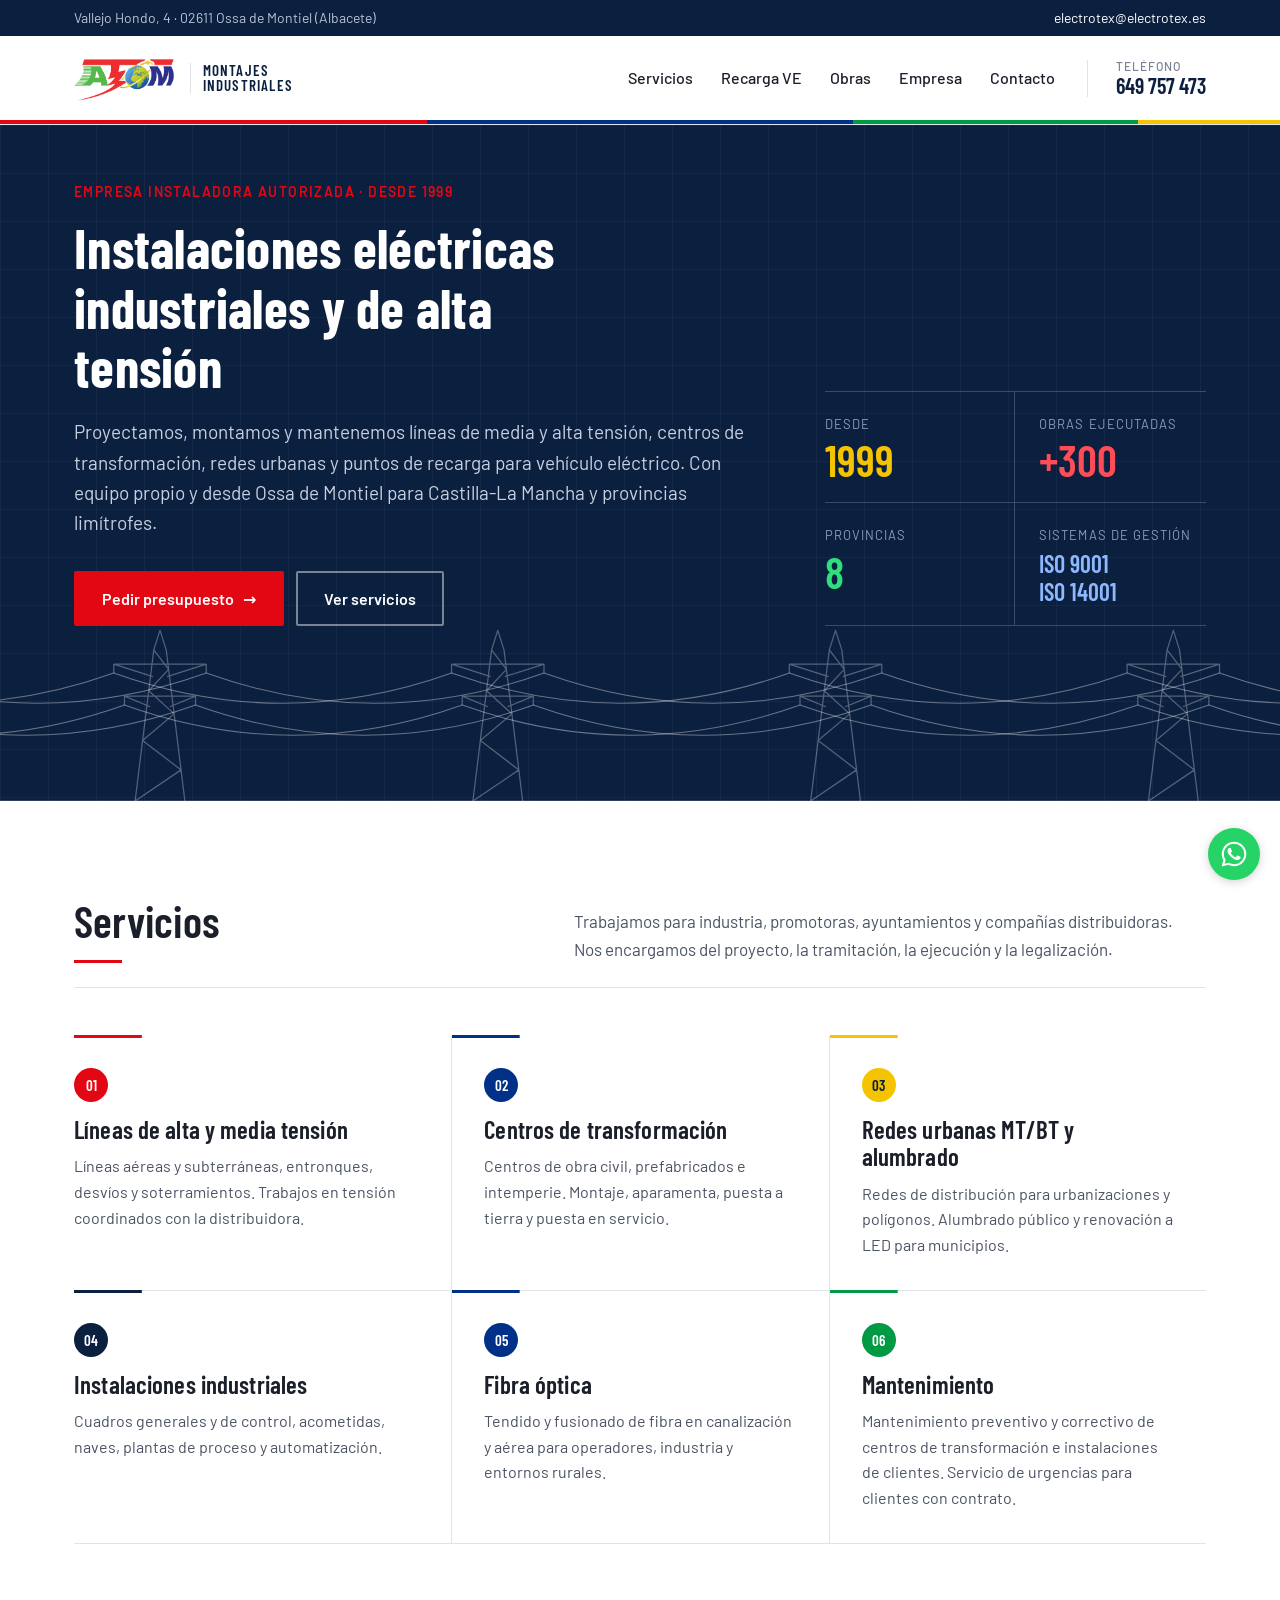
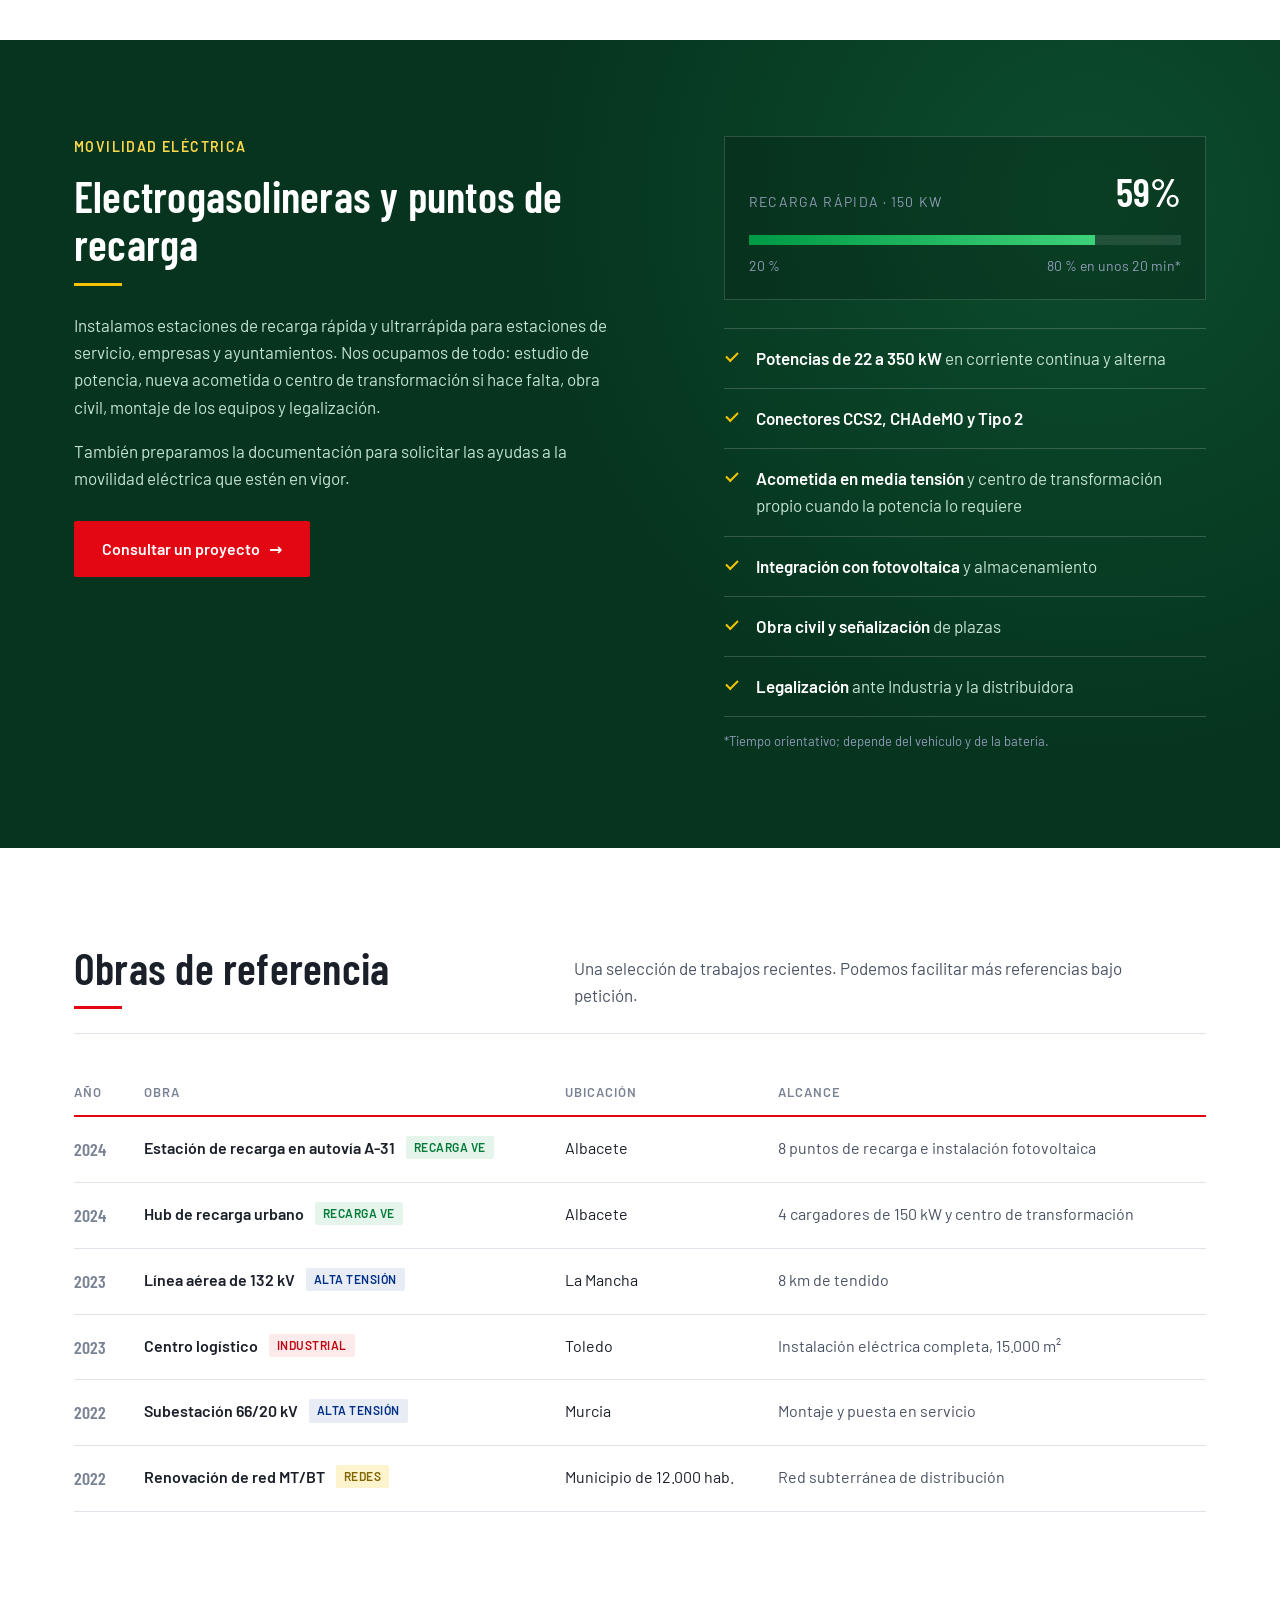
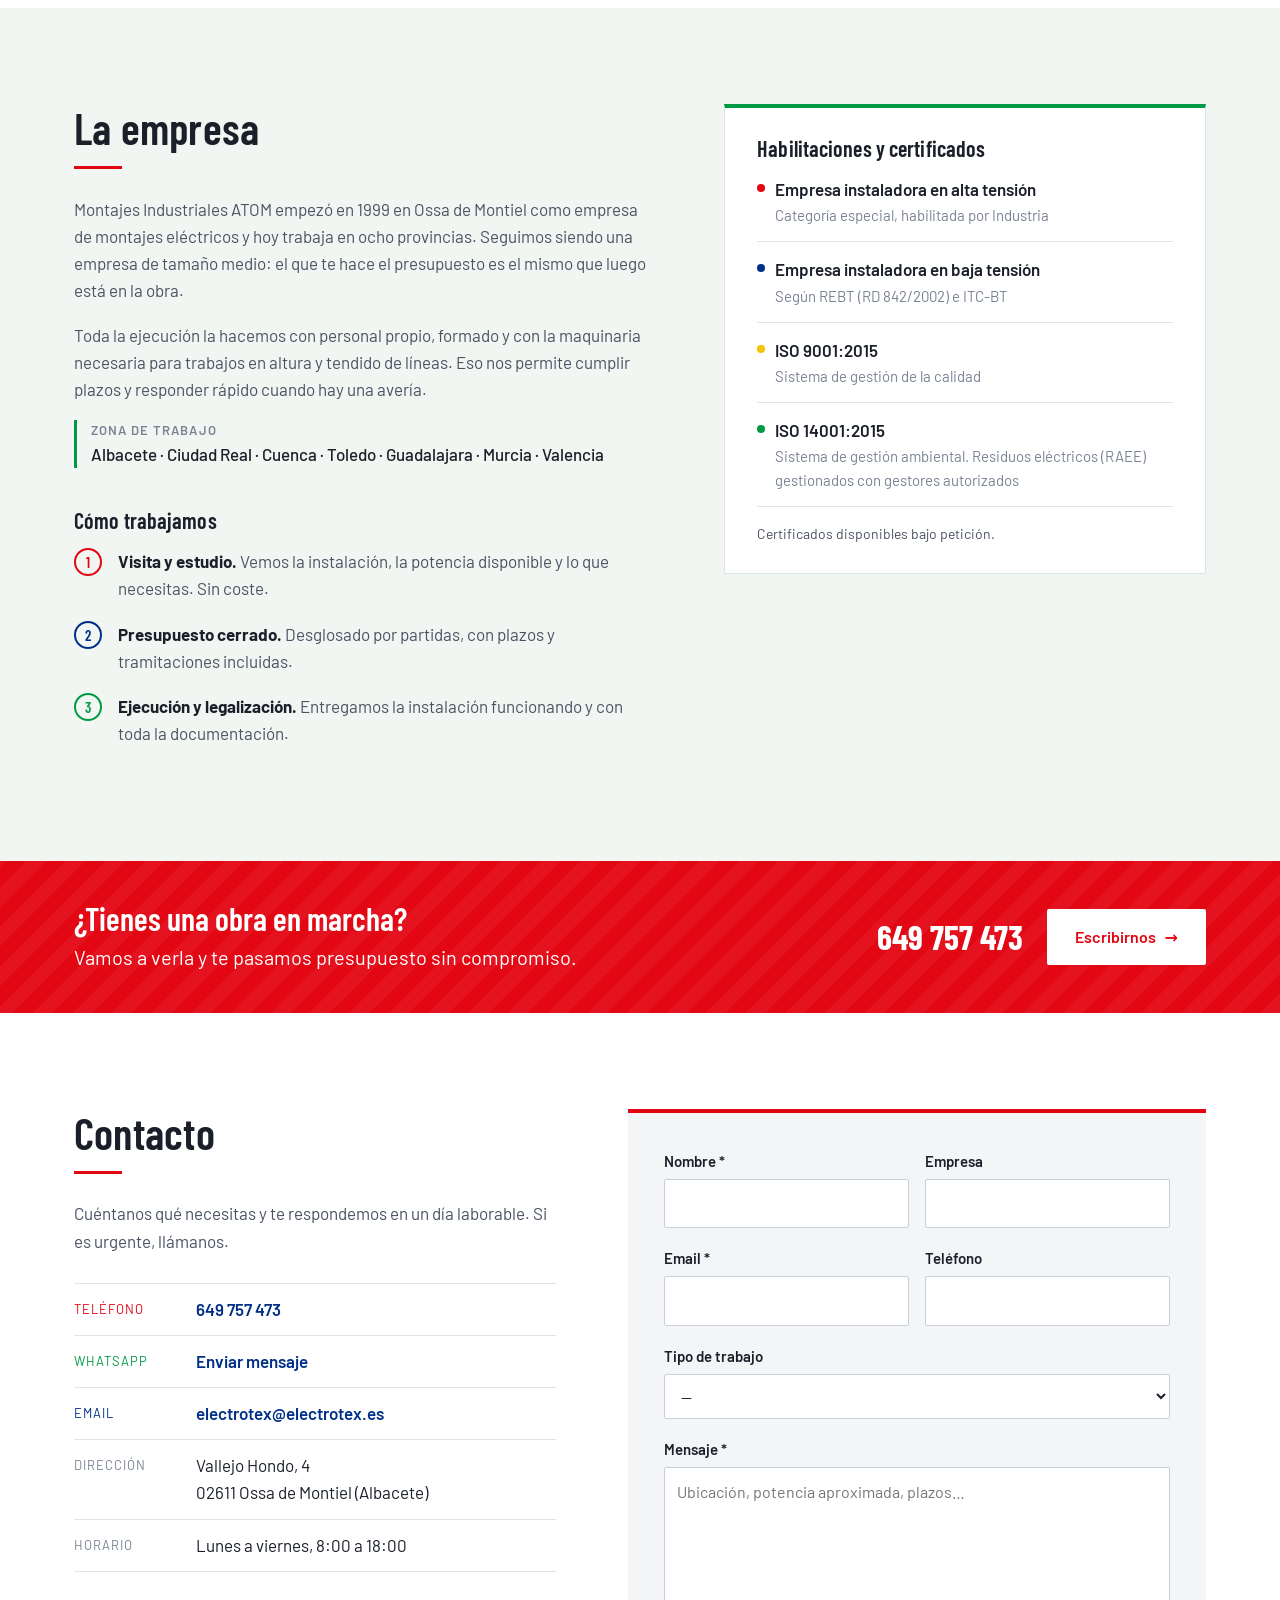
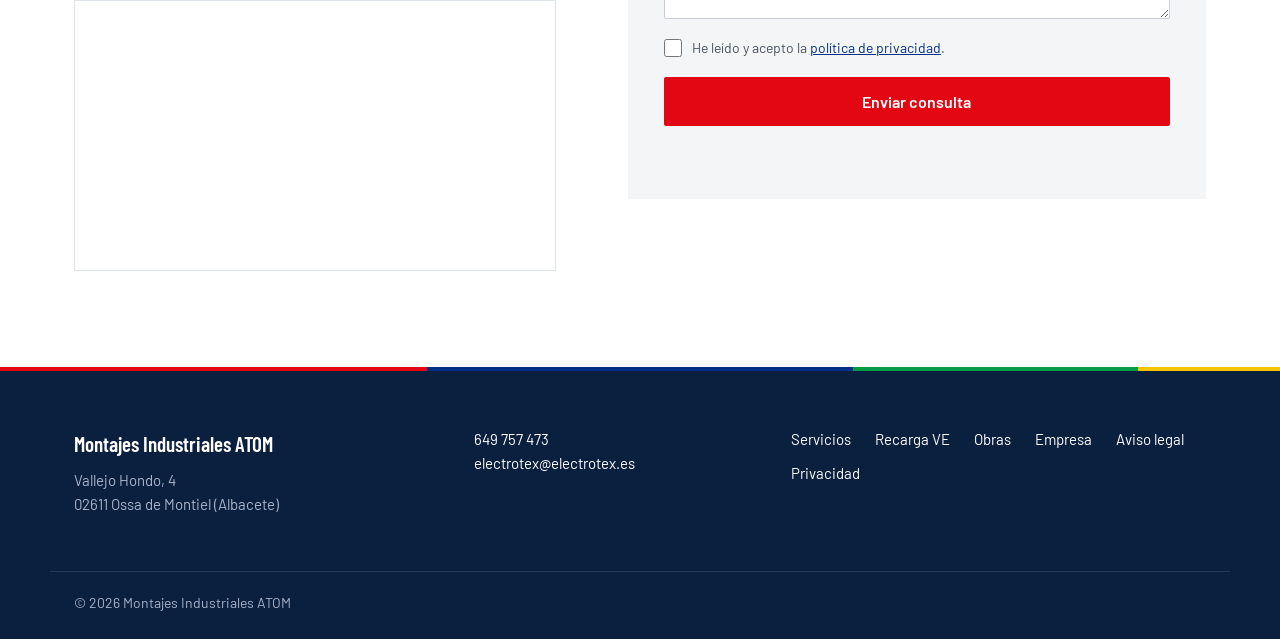
==== commit 23a669c0: "Quitar horario superior, más colores del logo, animación de corriente más visible y mejoras para móv" ====
--- a/index.html
+++ b/index.html
@@ -57,7 +57,6 @@
   <div class="wrap topbar-inner">
     <span>Vallejo Hondo, 4 · 02611 Ossa de Montiel (Albacete)</span>
     <span class="topbar-right">
-      <span>Lun–Vie 8:00–18:00</span>
       <a href="mailto:electrotex@electrotex.es">electrotex@electrotex.es</a>
     </span>
   </div>
@@ -165,7 +164,7 @@
 </section>
 
 <!-- Recarga -->
-<section class="section section-dark" id="recarga">
+<section class="section section-dark section-green" id="recarga">
   <div class="wrap split">
     <div>
       <p class="kicker kicker-light">Movilidad eléctrica</p>
@@ -363,6 +362,7 @@
 </main>
 
 <footer class="footer">
+  <div class="brand-stripe" aria-hidden="true"><span></span><span></span><span></span><span></span></div>
   <div class="wrap footer-grid">
     <div>
       <strong class="footer-name">Montajes Industriales ATOM</strong>
@@ -385,6 +385,11 @@
   </div>
 </footer>
 
+<nav class="mobile-bar" aria-label="Contacto rápido">
+  <a href="tel:+34649757473" class="mb-call">Llamar</a>
+  <a href="https://wa.me/34649757473" target="_blank" rel="noopener" class="mb-wa">WhatsApp</a>
+</nav>
+
 <a class="wa-float" href="https://wa.me/34649757473" target="_blank" rel="noopener" aria-label="Escribir por WhatsApp">
   <svg viewBox="0 0 24 24" width="26" height="26" aria-hidden="true"><path fill="currentColor" d="M17.47 14.38c-.3-.15-1.75-.86-2.02-.96-.27-.1-.47-.15-.67.15-.2.3-.77.96-.94 1.16-.17.2-.35.22-.64.07-.3-.15-1.25-.46-2.38-1.47-.88-.79-1.47-1.76-1.65-2.06-.17-.3-.02-.46.13-.6.13-.14.3-.35.45-.52.15-.17.2-.3.3-.5.1-.2.05-.37-.03-.52-.07-.15-.67-1.61-.92-2.2-.24-.58-.49-.5-.67-.51h-.57c-.2 0-.52.07-.79.37-.27.3-1.04 1.02-1.04 2.48 0 1.46 1.07 2.88 1.21 3.07.15.2 2.1 3.2 5.08 4.49.71.31 1.26.49 1.69.63.71.22 1.36.19 1.87.12.57-.09 1.75-.72 2-1.41.25-.69.25-1.29.17-1.41-.07-.12-.27-.2-.57-.35zM12.04 21.5h-.01a9.4 9.4 0 0 1-4.8-1.32l-.34-.2-3.57.94.95-3.48-.22-.36a9.4 9.4 0 0 1-1.44-5.02c0-5.2 4.23-9.43 9.44-9.43a9.38 9.38 0 0 1 9.43 9.44c0 5.2-4.24 9.43-9.44 9.43zm8.03-17.46A11.27 11.27 0 0 0 12.04.72C5.79.72.7 5.8.7 12.06c0 2 .52 3.95 1.52 5.66L.6 23.6l6.02-1.58a11.32 11.32 0 0 0 5.42 1.38h.01c6.25 0 11.34-5.09 11.34-11.34 0-3.03-1.18-5.88-3.32-8.02z"/></svg>
 </a>
--- a/css/styles.css
+++ b/css/styles.css
@@ -343,10 +343,12 @@
 .hero-line .ground { stroke: rgba(255,255,255,.18); stroke-width: 1; }
 .hero-line .tower { fill: none; stroke: rgba(255,255,255,.3); stroke-width: 1.4; stroke-linejoin: round;
   opacity: 0; transform: translateY(14px); transition: opacity .8s ease, transform .8s ease; }
-.hero-line .cable { fill: none; stroke: rgba(255,255,255,.3); stroke-width: 1;
+.hero-line .cable { fill: none; stroke: rgba(255,255,255,.38); stroke-width: 1.2;
   stroke-dasharray: 1; stroke-dashoffset: 1; transition: stroke-dashoffset 2.2s cubic-bezier(.6,0,.2,1); }
-.hero-line .pulse { fill: none; stroke-width: 2.5; stroke-linecap: round; stroke-dasharray: .035 .965; stroke-dashoffset: 1;
-  opacity: 0; }
+.hero-line .pulse { fill: none; stroke-width: 3; stroke-linecap: round; stroke-dasharray: .05 .95; stroke-dashoffset: 1;
+  opacity: 0; transition: opacity .6s ease; }
+.hero-line .pulse-glow { stroke-width: 9; }
+.hero-line.is-live .pulse-glow { opacity: .28; }
 .hero-line.is-on .tower { opacity: 1; transform: none; }
 .hero-line.is-on .cable { stroke-dashoffset: 0; }
 .hero-line.is-live .pulse { opacity: 1; animation: flow var(--t, 6s) linear infinite; animation-delay: var(--dl, 0s); }
@@ -436,3 +438,131 @@
   .charge.is-in .charge-fill { animation: none; }
   .section h2::after { transform: none; transition: none; }
 }
+
+/* ════════════════════════════════════════════════
+   Colores del logo en más elementos
+   ════════════════════════════════════════════════ */
+
+/* Portada: cifras con color */
+.hero-facts > div:nth-child(1) dd { color: var(--gold); }
+.hero-facts > div:nth-child(2) dd { color: #ff4d57; }
+.hero-facts > div:nth-child(3) dd { color: #2fe07a; }
+.hero-facts > div:nth-child(4) dd { color: #8db8ff; }
+
+/* Servicios: borde de color siempre visible y número en círculo */
+.services li::before { transform: scaleX(.18); }
+.services li:hover::before { transform: scaleX(1); }
+.services li:hover { background: linear-gradient(180deg, rgba(0,0,0,.02), transparent 60%); }
+.services .num {
+  display: inline-grid; place-items: center; width: 34px; height: 34px; border-radius: 50%;
+  background: var(--c, var(--red)); color: #fff !important; font-size: 15px; margin-bottom: 14px;
+}
+.services li[style*="gold"] .num { background: var(--gold); color: var(--navy) !important; }
+
+/* Recarga en verde oscuro */
+.section-green {
+  background-color: #06341f;
+  background-image: radial-gradient(circle at 85% 20%, rgba(47,224,122,.14), transparent 45%);
+}
+.section-green .kicker-light { color: #ffd84a; }
+.section-green .lead-light, .section-green .checklist li { color: #c5e3d1; }
+.section-green .checklist li::before { border-color: var(--gold); }
+.section-green .charge { background: rgba(0,0,0,.18); border-color: rgba(255,255,255,.16); }
+.section-green h2::after { background: var(--gold); }
+
+/* Obras: línea de cabecera roja */
+.works th { border-bottom-color: var(--red); }
+
+/* La empresa: fondo con un toque verde y pasos de colores */
+.section-alt { background: #f1f6f2; }
+.steps li:nth-child(1)::before { border-color: var(--red);   color: var(--red); }
+.steps li:nth-child(2)::before { border-color: var(--blue);  color: var(--blue); }
+.steps li:nth-child(3)::before { border-color: var(--green); color: var(--green); }
+.credentials { border-top-color: var(--green); }
+.credentials li { padding-left: 18px; position: relative; }
+.credentials li::before { content: ""; position: absolute; left: 0; top: 22px; width: 8px; height: 8px; border-radius: 50%; background: var(--green); }
+.credentials li:first-child::before { top: 8px; }
+.credentials li:nth-child(1)::before { background: var(--red); }
+.credentials li:nth-child(2)::before { background: var(--blue); }
+.credentials li:nth-child(3)::before { background: var(--gold); }
+
+/* Contacto: etiquetas en color */
+.contact-list li:nth-child(1) span { color: var(--red); }
+.contact-list li:nth-child(2) span { color: var(--green); }
+.contact-list li:nth-child(3) span { color: var(--blue); }
+
+/* Pie con la franja del logo arriba */
+.footer { padding-top: 0; }
+.footer .brand-stripe { margin-bottom: 56px; }
+.footer-name { color: #fff; }
+
+/* ════════════════════════════════════════════════
+   Móvil
+   ════════════════════════════════════════════════ */
+.mobile-bar { display: none; }
+
+@media (max-width: 760px) {
+  body { font-size: 16px; padding-bottom: 64px; }
+
+  /* barra fija de contacto */
+  .mobile-bar {
+    display: grid; grid-template-columns: 1fr 1fr;
+    position: fixed; left: 0; right: 0; bottom: 0; z-index: 60;
+    box-shadow: 0 -2px 12px rgba(0,0,0,.15);
+  }
+  .mobile-bar a {
+    display: flex; align-items: center; justify-content: center; gap: 8px;
+    height: 56px; color: #fff; font-weight: 600; font-size: 17px; text-decoration: none;
+  }
+  .mobile-bar .mb-call { background: var(--red); }
+  .mobile-bar .mb-wa   { background: #1fa855; }
+  .mobile-bar a:hover  { color: #fff; }
+  .wa-float { display: none; }
+
+  /* portada más compacta */
+  .hero-grid { padding-top: 40px; padding-bottom: 130px; gap: 32px; }
+  .hero h1 { font-size: 2.1rem; }
+  .hero-lead { font-size: 16px; margin-bottom: 24px; }
+  .hero-actions { display: grid; grid-template-columns: 1fr 1fr; gap: 10px; }
+  .hero-actions .btn { padding: 13px 10px; text-align: center; font-size: 15px; }
+  .hero-actions .arr { display: none; }
+  .hero .kicker { font-size: 12px; letter-spacing: .06em; }
+  .hero-facts dd { font-size: 34px; }
+  .hero-facts .dd-sm { font-size: 20px; }
+  .hero-facts > div { padding: 16px 0 14px; }
+  .hero-facts > div:nth-child(even) { padding-left: 16px; }
+  .hero-line { height: 140px; }
+
+  /* servicios como tarjetas con borde de color */
+  .services { gap: 12px; }
+  .services li:nth-child(n) {
+    padding: 20px 18px; border: 1px solid var(--line); border-left: 4px solid var(--c, var(--red));
+  }
+  .services li::before { display: none; }
+  .services li[style*="gold"]:nth-child(n) { border-left-color: var(--gold); }
+  .services .num { width: 28px; height: 28px; font-size: 13px; margin-bottom: 8px; }
+  .services h3 { font-size: 22px; }
+
+  .section-head { margin-bottom: 28px; }
+  .section h2 { font-size: 1.9rem; }
+
+  /* obras como tarjetas */
+  .works tr { padding: 16px 0 16px 14px; border-left: 3px solid var(--line); margin-bottom: 4px; }
+  .works tr:has(.tag-ve)  { border-left-color: var(--green); }
+  .works tr:has(.tag-at)  { border-left-color: var(--blue); }
+  .works tr:has(.tag-ind) { border-left-color: var(--red); }
+  .works tr:has(.tag-red) { border-left-color: var(--gold); }
+
+  .charge { padding: 18px; }
+  .charge-pct { font-size: 32px; }
+  .charge-top { font-size: 12px; }
+
+  .credentials { padding: 22px 18px; }
+  .contact-list li { grid-template-columns: 90px 1fr; }
+
+  .cta-text strong { font-size: 26px; }
+  .cta-text { font-size: 17px; }
+  .cta-phone { font-size: 30px; }
+
+  .footer .brand-stripe { margin-bottom: 36px; }
+}
